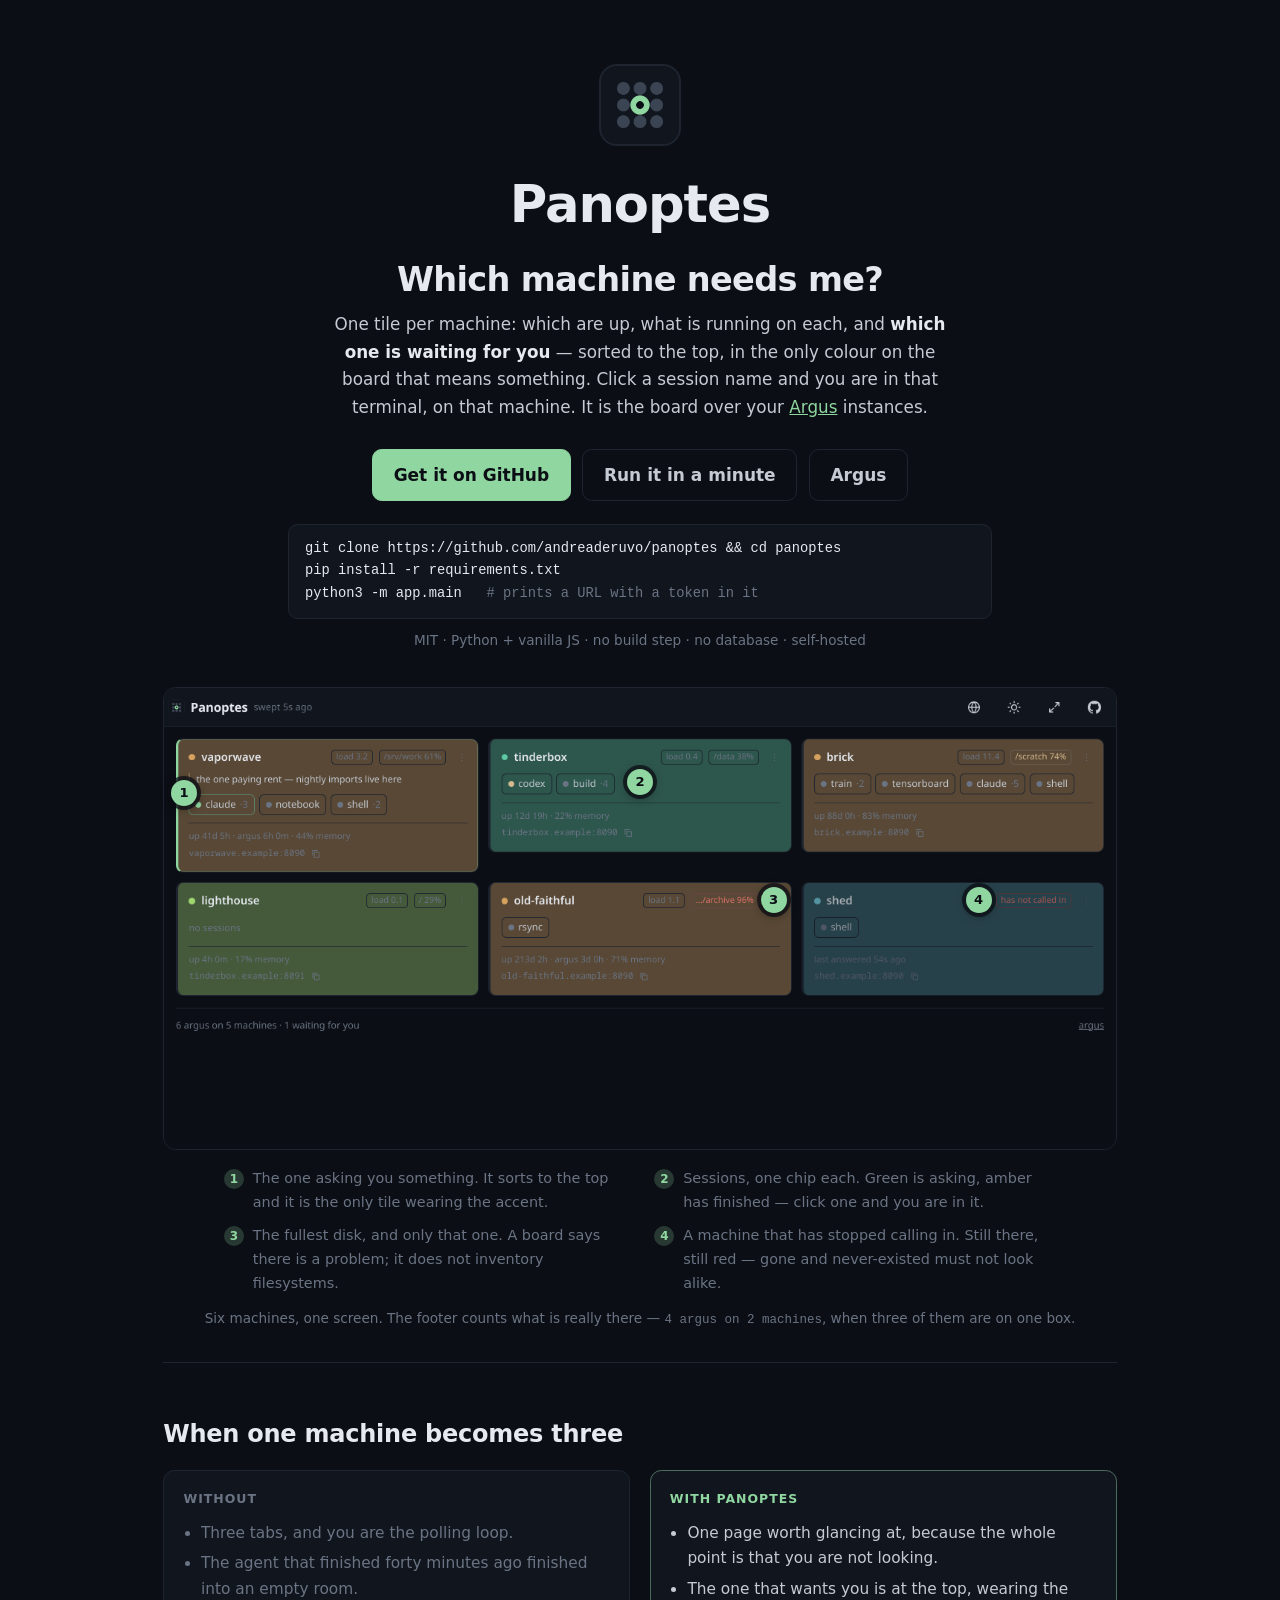
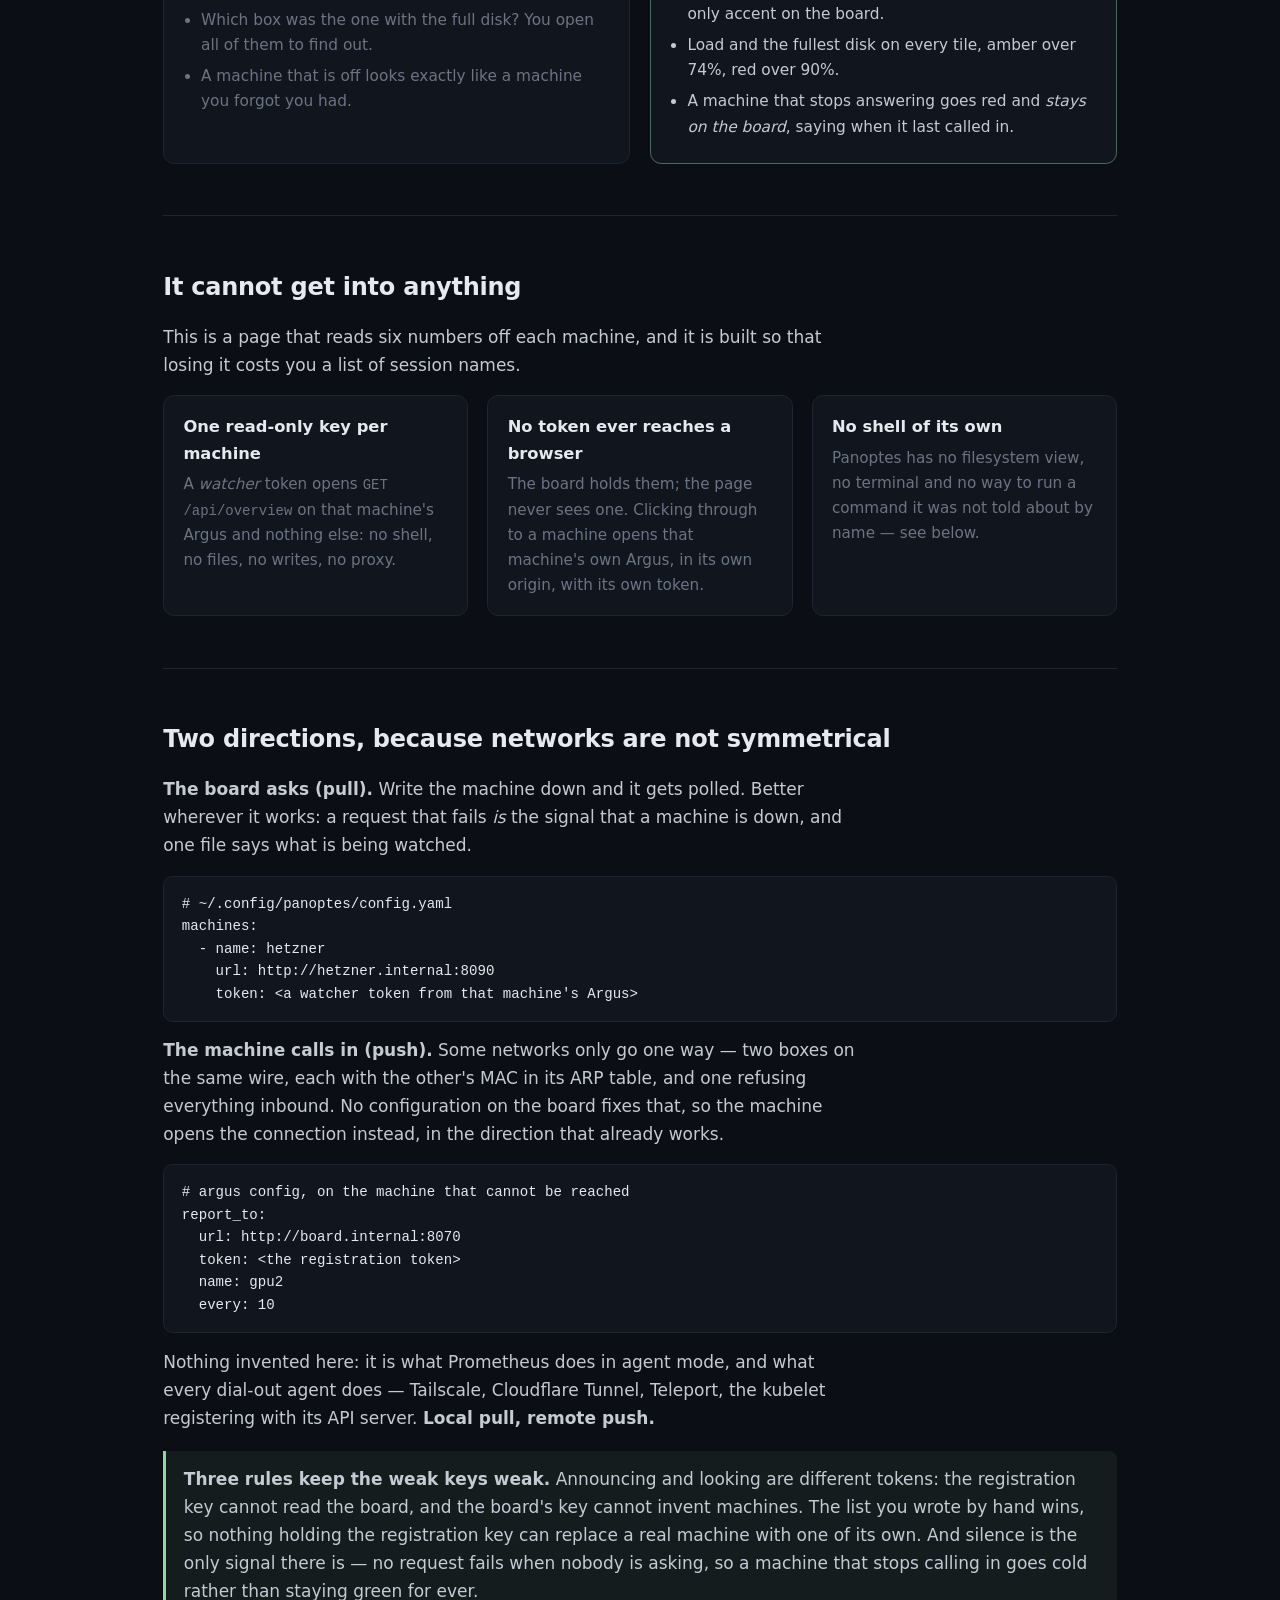
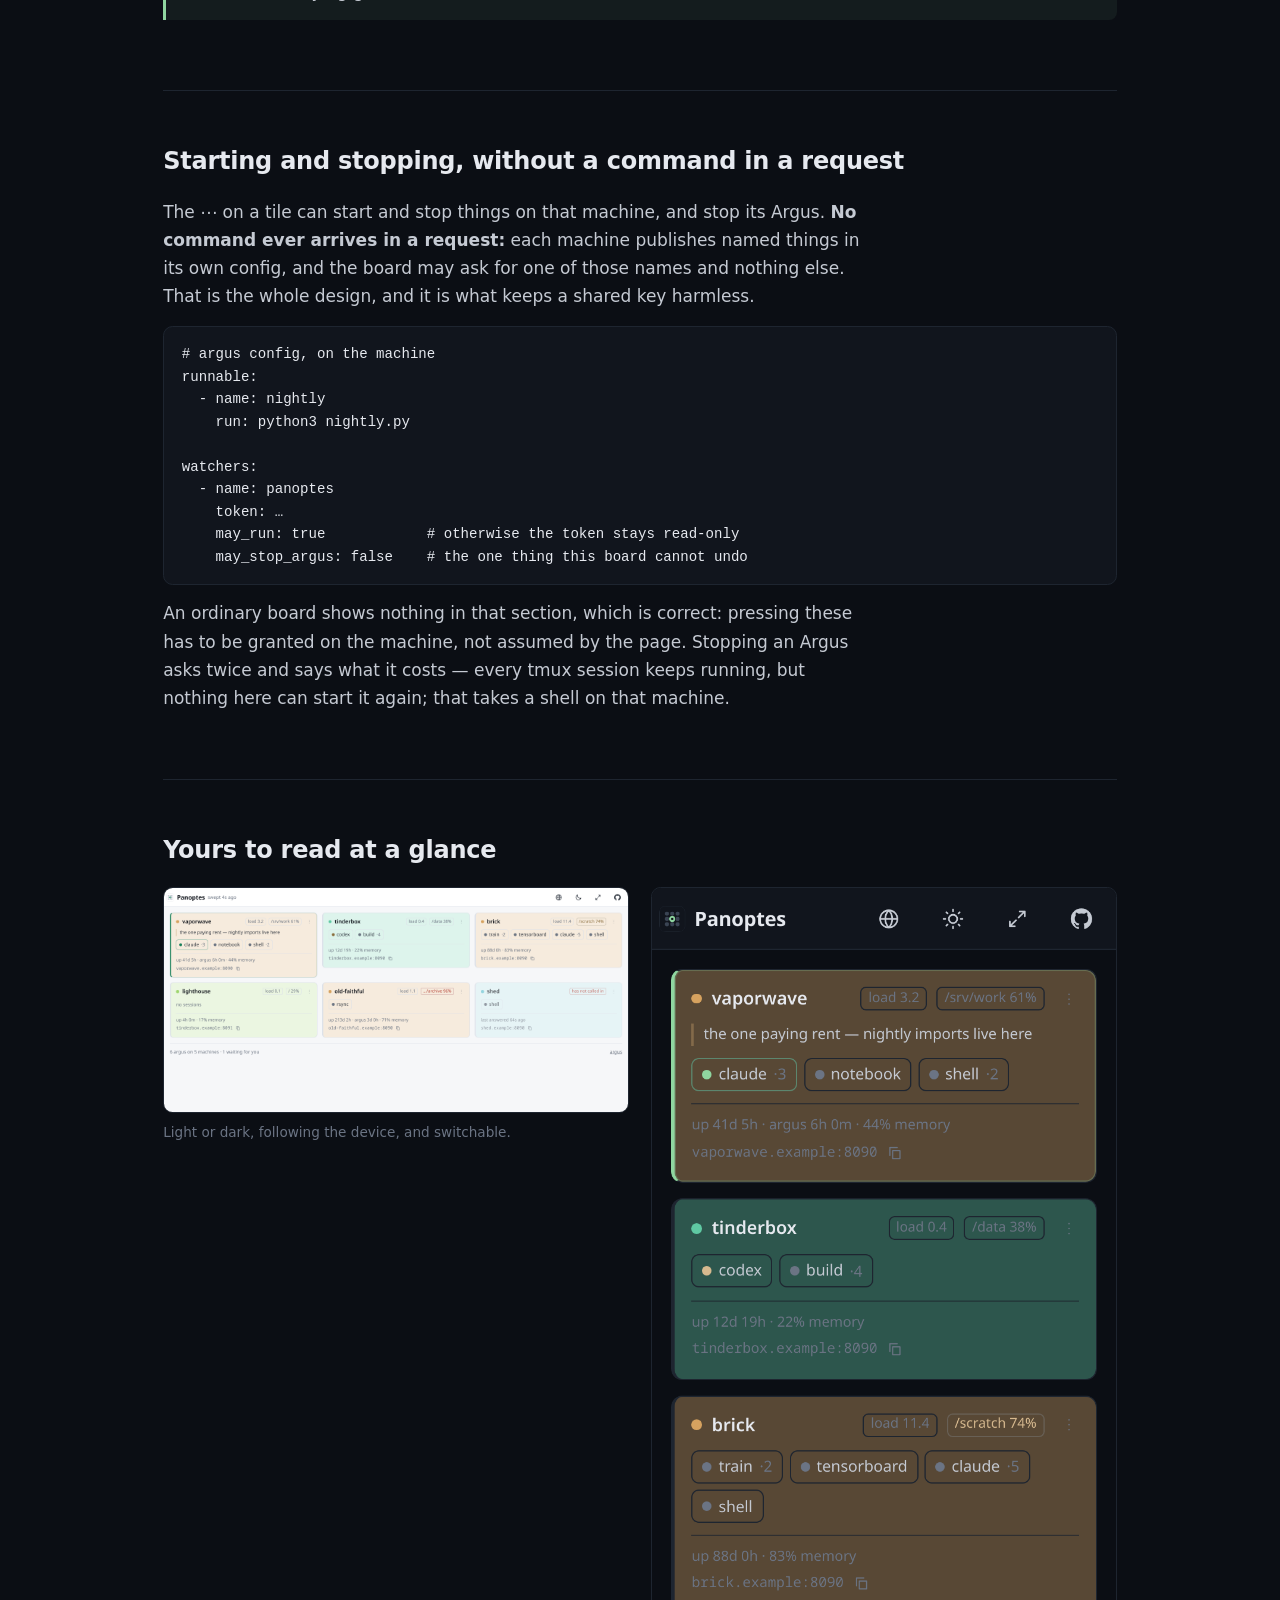
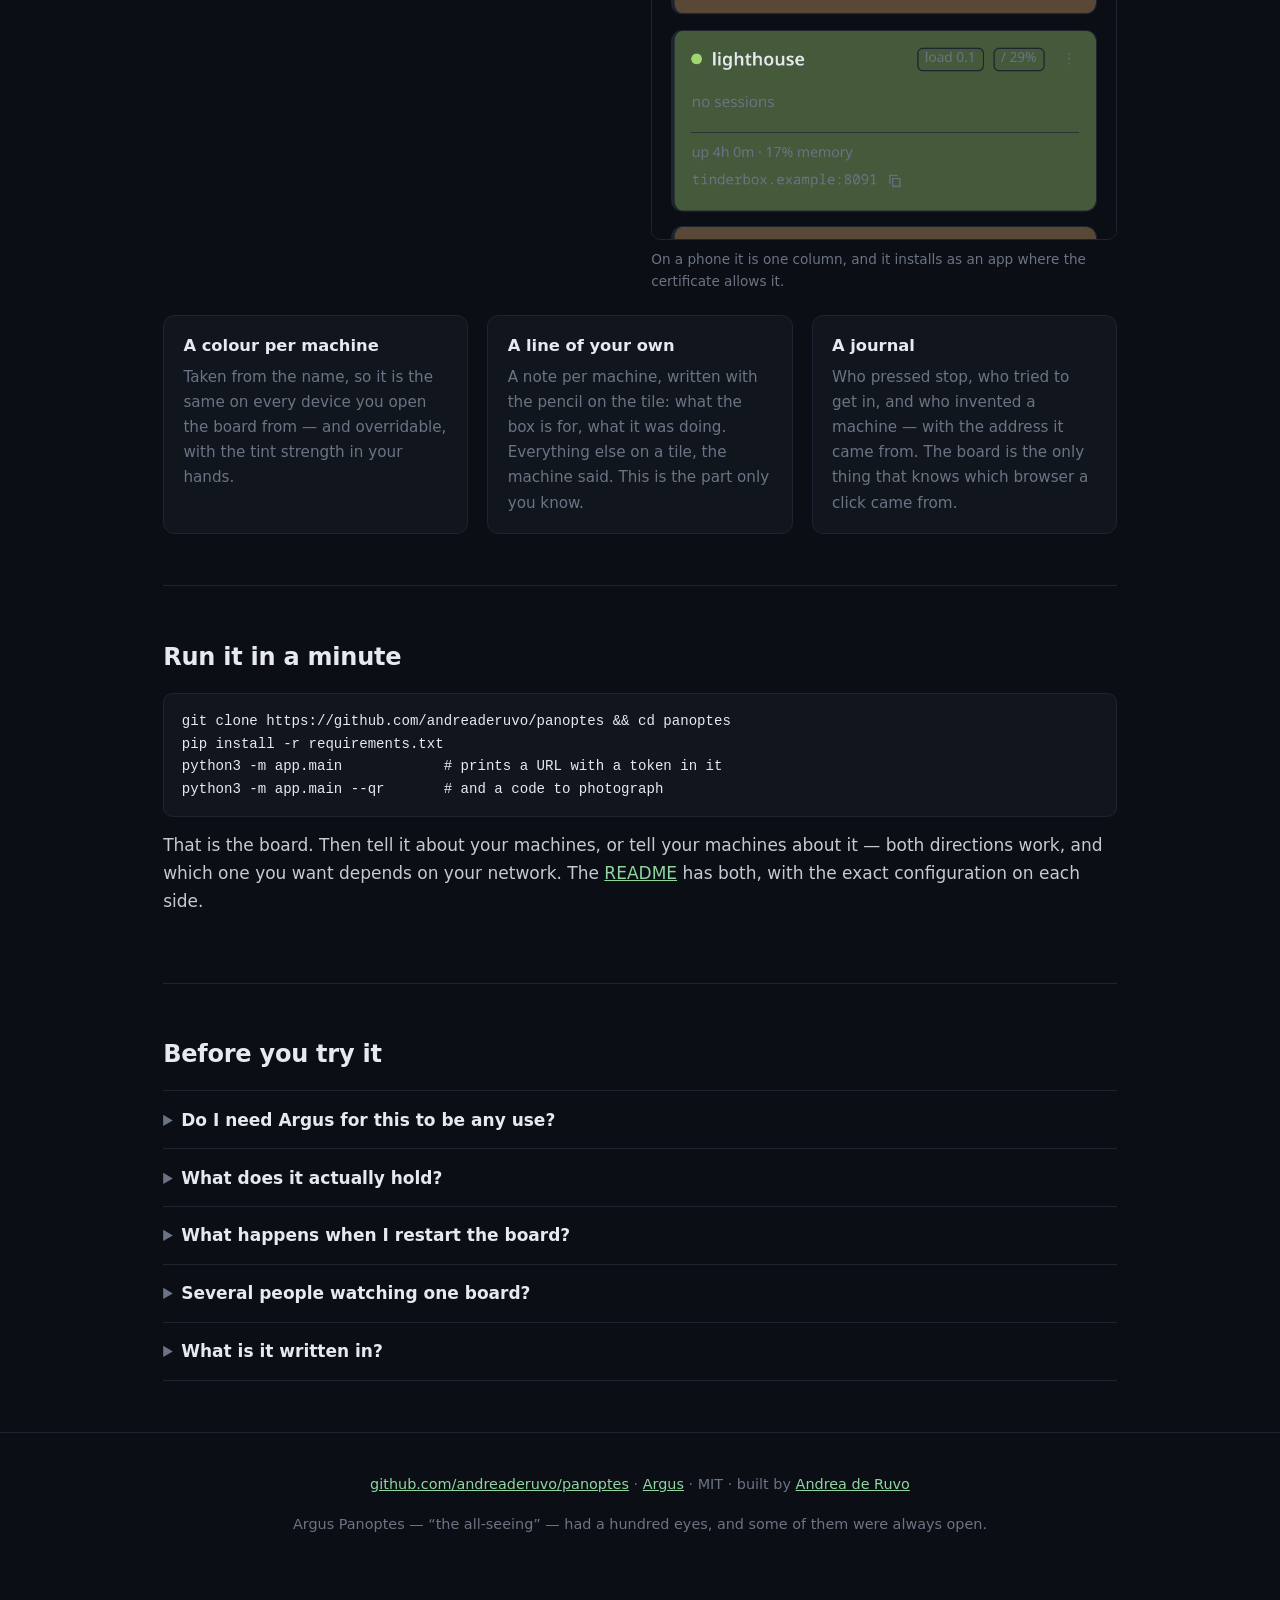
==== docs/index.html @ 949fe96a "A page for people who have not got it yet Panoptes had a README and nothing to send anybody who is n" ====
<!doctype html>
<html lang="en">
<head>
<meta charset="utf-8">
<meta name="viewport" content="width=device-width, initial-scale=1">
<title>Panoptes — one page for every machine you run agents on</title>
<meta name="description" content="One tile per machine: which are up, what is running on each, and which one is waiting for you. A board over your Argus instances. Self-hosted, MIT, no build step.">
<link rel="icon" href="img/mark-192.png">
<link rel="canonical" href="https://andreaderuvo.github.io/panoptes/">

<meta property="og:title" content="Panoptes — which machine needs me?">
<meta property="og:description" content="One page over every machine you run agents on: which are up, what is running on each, and which one is waiting for you.">
<meta property="og:image" content="https://andreaderuvo.github.io/panoptes/img/board.png">
<meta property="og:url" content="https://andreaderuvo.github.io/panoptes/">
<meta name="twitter:card" content="summary_large_image">

<script type="application/ld+json">
{
  "@context": "https://schema.org",
  "@type": "SoftwareApplication",
  "name": "Panoptes",
  "applicationCategory": "DeveloperApplication",
  "operatingSystem": "Linux, macOS",
  "description": "One page for every machine you run agents on: which are up, what is running on each, and which one is waiting for you. A board over your Argus instances.",
  "url": "https://andreaderuvo.github.io/panoptes/",
  "codeRepository": "https://github.com/andreaderuvo/panoptes",
  "license": "https://opensource.org/licenses/MIT",
  "author": { "@type": "Person", "name": "Andrea de Ruvo" },
  "offers": { "@type": "Offer", "price": "0", "priceCurrency": "EUR" },
  "screenshot": "https://andreaderuvo.github.io/panoptes/img/board.png"
}
</script>

<style>
  /* The same page furniture as the Argus one, on purpose: these are two halves of one
     thing, and arriving at the second from the first should not feel like leaving. */
  :root {
    --bg: #0b0e14;
    --panel: #11151d;
    --line: #1e2530;
    --text: #c5cad3;
    --dim: #6b7484;
    --bright: #e6e9ef;
    --accent: #8fd6a0;
    --on-accent: #0b0e14;
    color-scheme: dark;
  }
  * { box-sizing: border-box; }
  body {
    margin: 0;
    background: var(--bg);
    color: var(--text);
    font: 17px/1.65 ui-sans-serif, system-ui, -apple-system, "Segoe UI", sans-serif;
    -webkit-font-smoothing: antialiased;
  }
  .wrap { max-width: 62rem; margin: 0 auto; padding: 0 1.2rem; }
  a { color: var(--accent); }

  header { padding: 4rem 0 2rem; text-align: center; }
  header img.mark { width: 82px; height: 82px; }
  h1 { font-size: clamp(2.1rem, 6.4vw, 3.2rem); margin: .5rem 0 .1rem; color: var(--bright); letter-spacing: -.02em; }
  .tagline {
    font-size: clamp(1.5rem, 4.2vw, 2.1rem); line-height: 1.25; font-weight: 650;
    color: var(--bright); margin: .8rem auto .6rem; max-width: 32rem; letter-spacing: -.02em;
  }
  .sub { color: var(--text); max-width: 40rem; margin: 0 auto; font-size: 1.05rem; }
  .sub strong { color: var(--bright); font-weight: 600; }
  .cta { display: flex; gap: .7rem; justify-content: center; flex-wrap: wrap; margin: 1.7rem 0 .9rem; }
  .btn {
    display: inline-block; padding: .7rem 1.3rem; border-radius: .6rem; text-decoration: none;
    font-weight: 600; border: 1px solid var(--line);
  }
  .btn.primary { background: var(--accent); color: var(--on-accent); border-color: var(--accent); }
  .btn.ghost { color: var(--text); }
  .btn:hover { filter: brightness(1.08); }
  .badges { color: var(--dim); font-size: .85rem; }
  .oneliner {
    display: block; max-width: 44rem; margin: 1.4rem auto .6rem; text-align: left;
    background: var(--panel); border: 1px solid var(--line); border-radius: .6rem;
    padding: .8rem 1rem; overflow-x: auto; white-space: pre;
    font-family: ui-monospace, "SF Mono", Menlo, monospace; font-size: .86rem; color: var(--bright);
  }
  .oneliner .said { color: var(--dim); }

  figure { margin: 2rem 0 0; }
  figure img { width: 100%; border: 1px solid var(--line); border-radius: .8rem; display: block; }
  figcaption { color: var(--dim); font-size: .85rem; text-align: center; margin-top: .7rem; }

  .pinshot { position: relative; margin: 2.2rem 0 0; }
  .pinshot img { width: 100%; display: block; border: 1px solid var(--line); border-radius: .8rem; }
  .pin {
    position: absolute; width: 26px; height: 26px; border-radius: 50%;
    background: var(--accent); color: var(--on-accent);
    font: 700 .82rem/26px ui-sans-serif, system-ui, sans-serif; text-align: center;
    box-shadow: 0 0 0 4px rgb(11 14 20 / .75), 0 2px 10px rgb(0 0 0 / .5);
    transform: translate(-50%, -50%); pointer-events: none;
  }
  .legend {
    list-style: none; padding: 0; margin: 1.1rem auto 0; max-width: 52rem;
    display: grid; gap: .6rem 1.8rem; grid-template-columns: repeat(auto-fit, minmax(20rem, 1fr));
    color: var(--dim); font-size: .9rem; text-align: left;
  }
  .legend li { display: flex; gap: .55rem; align-items: baseline; }
  .legend b {
    flex: none; width: 20px; height: 20px; border-radius: 50%;
    background: color-mix(in srgb, var(--accent) 22%, transparent); color: var(--accent);
    font: 700 .75rem/20px ui-sans-serif, system-ui, sans-serif; text-align: center;
  }
  @media (max-width: 40rem) { .pin { display: none; } }

  section { padding: 3.2rem 0; border-top: 1px solid var(--line); }
  h2 { color: var(--bright); font-size: 1.5rem; margin: 0 0 1rem; letter-spacing: -.01em; }
  h3 { color: var(--bright); font-size: 1.02rem; margin: 0 0 .3rem; }
  p { margin: 0 0 1rem; }
  .lead { max-width: 44rem; }
  .grid { display: grid; gap: 1.2rem; grid-template-columns: repeat(auto-fit, minmax(15rem, 1fr)); }
  .card { background: var(--panel); border: 1px solid var(--line); border-radius: .7rem; padding: 1.1rem 1.2rem; }
  .card p { margin: 0; color: var(--dim); font-size: .95rem; }

  .cols { display: grid; gap: 1.2rem; grid-template-columns: repeat(auto-fit, minmax(19rem, 1fr)); }
  .cols .card h3 { font-size: .78rem; letter-spacing: .08em; text-transform: uppercase; color: var(--dim); margin-bottom: .7rem; }
  .cols .card.after { border-color: color-mix(in srgb, var(--accent) 40%, var(--line)); }
  .cols .card.after h3 { color: var(--accent); }
  .cols ul { margin: 0; padding-left: 1.1rem; color: var(--dim); font-size: .96rem; }
  .cols li { margin: .35rem 0; }
  .cols .card.after li { color: var(--text); }

  .shots { display: grid; gap: 1.4rem; grid-template-columns: repeat(auto-fit, minmax(min(100%, 24rem), 1fr)); align-items: start; }
  .shots img { width: 100%; border: 1px solid var(--line); border-radius: .6rem; display: block; }
  .shots p { color: var(--dim); font-size: .85rem; margin: .5rem 0 0; }

  pre {
    background: var(--panel); border: 1px solid var(--line); border-radius: .6rem;
    padding: 1rem 1.1rem; overflow-x: auto; font-size: .88rem; line-height: 1.6;
    font-family: ui-monospace, "SF Mono", Menlo, monospace; color: var(--bright);
  }
  code { font-family: ui-monospace, "SF Mono", Menlo, monospace; font-size: .92em; }
  .note {
    border-left: 3px solid var(--accent); background: color-mix(in srgb, var(--accent) 7%, transparent);
    padding: .9rem 1.1rem; border-radius: 0 .5rem .5rem 0; margin: 1.2rem 0;
  }
  footer { padding: 2.5rem 0 4rem; color: var(--dim); font-size: .9rem; text-align: center; border-top: 1px solid var(--line); }

  details.ask { border-top: 1px solid var(--line); padding: .9rem 0; }
  details.ask:last-of-type { border-bottom: 1px solid var(--line); }
  details.ask summary { cursor: pointer; color: var(--bright); font-weight: 600; }
  details.ask summary::marker { color: var(--dim); }
  details.ask p { margin: .7rem 0 0; color: var(--dim); font-size: .96rem; max-width: 44rem; }

  img.shot { cursor: zoom-in; }
  #lightbox[hidden] { display: none; }
  #lightbox {
    position: fixed; inset: 0; z-index: 90;
    display: flex; align-items: center; justify-content: center;
    background: rgb(0 0 0 / .88); padding: 2.5rem 1rem 4rem;
  }
  #lightbox img {
    max-width: 100%; max-height: 100%; object-fit: contain;
    border-radius: .4rem; box-shadow: 0 20px 60px rgb(0 0 0 / .6);
  }
  #lightbox .shut, #lightbox .step {
    position: absolute; border: 0; background: rgb(255 255 255 / .08); color: #fff;
    width: 44px; height: 44px; border-radius: 50%; font-size: 1.4rem; line-height: 1; cursor: pointer;
  }
  #lightbox .shut { top: 1rem; right: 1rem; }
  #lightbox .step { top: 50%; transform: translateY(-50%); }
  #lightbox .prev { left: 1rem; }
  #lightbox .next { right: 1rem; }
  #lightbox .shut:hover, #lightbox .step:hover { background: rgb(255 255 255 / .18); }
  #lightbox .said {
    position: absolute; left: 0; right: 0; bottom: 1rem; text-align: center;
    color: rgb(255 255 255 / .75); font-size: .9rem; padding: 0 4rem;
  }
  @media (max-width: 34rem) { #lightbox .step { display: none; } #lightbox .said { padding: 0 1rem; } }
</style>
</head>
<body>

<div class="wrap">
  <header>
    <img class="mark" src="img/mark.png" alt="">
    <h1>Panoptes</h1>
    <p class="tagline">Which machine needs me?</p>
    <p class="sub">One tile per machine: which are up, what is running on each, and
      <strong>which one is waiting for you</strong> — sorted to the top, in the only colour
      on the board that means something. Click a session name and you are in that terminal,
      on that machine. It is the board over your
      <a href="https://github.com/andreaderuvo/argus">Argus</a> instances.</p>
    <div class="cta">
      <a class="btn primary" href="https://github.com/andreaderuvo/panoptes">Get it on GitHub</a>
      <a class="btn ghost" href="#start">Run it in a minute</a>
      <a class="btn ghost" href="https://andreaderuvo.github.io/argus/">Argus</a>
    </div>

    <code class="oneliner">git clone https://github.com/andreaderuvo/panoptes &amp;&amp; cd panoptes
pip install -r requirements.txt
python3 -m app.main   <span class="said"># prints a URL with a token in it</span></code>
    <p class="badges">MIT · Python + vanilla JS · no build step · no database · self-hosted</p>

    <div class="pinshot">
      <img class="shot" src="img/board.png" alt="Six machines on one board: five working, one out of disk, one that has stopped calling in, and one asking for you.">
      <span class="pin" style="left:2.2%;  top:23%">1</span>
      <span class="pin" style="left:50%;   top:20.7%">2</span>
      <span class="pin" style="left:64%;   top:46%">3</span>
      <span class="pin" style="left:85.5%; top:46%">4</span>
    </div>
    <ol class="legend">
      <li><b>1</b><span>The one asking you something. It sorts to the top and it is the only tile wearing the accent.</span></li>
      <li><b>2</b><span>Sessions, one chip each. Green is asking, amber has finished — click one and you are in it.</span></li>
      <li><b>3</b><span>The fullest disk, and only that one. A board says there is a problem; it does not inventory filesystems.</span></li>
      <li><b>4</b><span>A machine that has stopped calling in. Still there, still red — gone and never-existed must not look alike.</span></li>
    </ol>
    <figcaption>Six machines, one screen. The footer counts what is really there —
      <code>4 argus on 2 machines</code>, when three of them are on one box.</figcaption>
  </header>

  <section>
    <h2>When one machine becomes three</h2>
    <div class="cols">
      <div class="card">
        <h3>Without</h3>
        <ul>
          <li>Three tabs, and you are the polling loop.</li>
          <li>The agent that finished forty minutes ago finished into an empty room.</li>
          <li>Which box was the one with the full disk? You open all of them to find out.</li>
          <li>A machine that is off looks exactly like a machine you forgot you had.</li>
        </ul>
      </div>
      <div class="card after">
        <h3>With Panoptes</h3>
        <ul>
          <li>One page worth glancing at, because the whole point is that you are not looking.</li>
          <li>The one that wants you is at the top, wearing the only accent on the board.</li>
          <li>Load and the fullest disk on every tile, amber over 74%, red over 90%.</li>
          <li>A machine that stops answering goes red and <em>stays on the board</em>, saying when it last called in.</li>
        </ul>
      </div>
    </div>
  </section>

  <section>
    <h2>It cannot get into anything</h2>
    <p class="lead">This is a page that reads six numbers off each machine, and it is built
      so that losing it costs you a list of session names.</p>
    <div class="grid">
      <div class="card">
        <h3>One read-only key per machine</h3>
        <p>A <em>watcher</em> token opens <code>GET /api/overview</code> on that machine's
          Argus and nothing else: no shell, no files, no writes, no proxy.</p>
      </div>
      <div class="card">
        <h3>No token ever reaches a browser</h3>
        <p>The board holds them; the page never sees one. Clicking through to a machine
          opens that machine's own Argus, in its own origin, with its own token.</p>
      </div>
      <div class="card">
        <h3>No shell of its own</h3>
        <p>Panoptes has no filesystem view, no terminal and no way to run a command it was
          not told about by name — see below.</p>
      </div>
    </div>
  </section>

  <section>
    <h2>Two directions, because networks are not symmetrical</h2>
    <p class="lead"><strong>The board asks (pull).</strong> Write the machine down and it
      gets polled. Better wherever it works: a request that fails <em>is</em> the signal
      that a machine is down, and one file says what is being watched.</p>
<pre># ~/.config/panoptes/config.yaml
machines:
  - name: hetzner
    url: http://hetzner.internal:8090
    token: &lt;a watcher token from that machine's Argus&gt;</pre>

    <p class="lead"><strong>The machine calls in (push).</strong> Some networks only go one
      way — two boxes on the same wire, each with the other's MAC in its ARP table, and one
      refusing everything inbound. No configuration on the board fixes that, so the machine
      opens the connection instead, in the direction that already works.</p>
<pre># argus config, on the machine that cannot be reached
report_to:
  url: http://board.internal:8070
  token: &lt;the registration token&gt;
  name: gpu2
  every: 10</pre>
    <p class="lead">Nothing invented here: it is what Prometheus does in agent mode, and
      what every dial-out agent does — Tailscale, Cloudflare Tunnel, Teleport, the kubelet
      registering with its API server. <strong>Local pull, remote push.</strong></p>

    <div class="note">
      <strong>Three rules keep the weak keys weak.</strong> Announcing and looking are
      different tokens: the registration key cannot read the board, and the board's key
      cannot invent machines. The list you wrote by hand wins, so nothing holding the
      registration key can replace a real machine with one of its own. And silence is the
      only signal there is — no request fails when nobody is asking, so a machine that
      stops calling in goes cold rather than staying green for ever.
    </div>
  </section>

  <section>
    <h2>Starting and stopping, without a command in a request</h2>
    <p class="lead">The ⋯ on a tile can start and stop things on that machine, and stop its
      Argus. <strong>No command ever arrives in a request:</strong> each machine publishes
      named things in its own config, and the board may ask for one of those names and
      nothing else. That is the whole design, and it is what keeps a shared key harmless.</p>
<pre># argus config, on the machine
runnable:
  - name: nightly
    run: python3 nightly.py

watchers:
  - name: panoptes
    token: …
    may_run: true            # otherwise the token stays read-only
    may_stop_argus: false    # the one thing this board cannot undo</pre>
    <p class="lead">An ordinary board shows nothing in that section, which is correct:
      pressing these has to be granted on the machine, not assumed by the page. Stopping an
      Argus asks twice and says what it costs — every tmux session keeps running, but
      nothing here can start it again; that takes a shell on that machine.</p>
  </section>

  <section>
    <h2>Yours to read at a glance</h2>
    <div class="shots">
      <div>
        <img class="shot" src="img/board-light.png" alt="The same board in the light theme.">
        <p>Light or dark, following the device, and switchable.</p>
      </div>
      <div>
        <img class="shot" src="img/board-phone.png" alt="The same board on a phone.">
        <p>On a phone it is one column, and it installs as an app where the certificate
          allows it.</p>
      </div>
    </div>
    <div class="grid" style="margin-top:1.4rem">
      <div class="card">
        <h3>A colour per machine</h3>
        <p>Taken from the name, so it is the same on every device you open the board from —
          and overridable, with the tint strength in your hands.</p>
      </div>
      <div class="card">
        <h3>A line of your own</h3>
        <p>A note per machine, written with the pencil on the tile: what the box is for,
          what it was doing. Everything else on a tile, the machine said. This is the part
          only you know.</p>
      </div>
      <div class="card">
        <h3>A journal</h3>
        <p>Who pressed stop, who tried to get in, and who invented a machine — with the
          address it came from. The board is the only thing that knows which browser a
          click came from.</p>
      </div>
    </div>
  </section>

  <section id="start">
    <h2>Run it in a minute</h2>
<pre>git clone https://github.com/andreaderuvo/panoptes &amp;&amp; cd panoptes
pip install -r requirements.txt
python3 -m app.main            # prints a URL with a token in it
python3 -m app.main --qr       # and a code to photograph</pre>
    <p>That is the board. Then tell it about your machines, or tell your machines about it —
      both directions work, and which one you want depends on your network. The
      <a href="https://github.com/andreaderuvo/panoptes#how-a-machine-gets-onto-the-board">README</a>
      has both, with the exact configuration on each side.</p>
  </section>

  <section>
    <h2>Before you try it</h2>

    <details class="ask">
      <summary>Do I need Argus for this to be any use?</summary>
      <p>Yes — Panoptes reads each machine's Argus and links back into it. It is the second
        half of the same idea: <a href="https://andreaderuvo.github.io/argus/">Argus</a> is
        one machine in a browser tab, this is every machine on one page.</p>
    </details>

    <details class="ask">
      <summary>What does it actually hold?</summary>
      <p>Per machine: a name, a URL, a read-only watcher token, an optional colour and your
        own note. Per sweep: hostname, uptime, load, memory, the fullest disk and the
        session names with which of them is ringing. No file, no path, no command.</p>
    </details>

    <details class="ask">
      <summary>What happens when I restart the board?</summary>
      <p>The machines that announced themselves are still there. They used to be forgotten,
        which meant a machine you had stopped did not go red — it <em>vanished</em>, and for
        the one question this exists to answer that is the worst possible answer. Forgetting
        one is now something you do on purpose.</p>
    </details>

    <details class="ask">
      <summary>Several people watching one board?</summary>
      <p>It works, and the journal is why it is worth mentioning: the machine records that
        "panoptes" pressed stop, which is true and not enough. The board is the only thing
        that knows which browser the click came from.</p>
    </details>

    <details class="ask">
      <summary>What is it written in?</summary>
      <p>Python on the server, vanilla JavaScript in the browser. No build step, no bundler,
        no database — a file for the config, one for the machines that announced themselves
        and one for the journal.</p>
    </details>
  </section>
</div>

<footer>
  <p><a href="https://github.com/andreaderuvo/panoptes">github.com/andreaderuvo/panoptes</a> ·
    <a href="https://andreaderuvo.github.io/argus/">Argus</a> · MIT ·
    built by <a href="https://github.com/andreaderuvo">Andrea de Ruvo</a></p>
  <p>Argus Panoptes — “the all-seeing” — had a hundred eyes, and some of them were always open.</p>
</footer>

<div id="lightbox" hidden aria-modal="true" role="dialog">
  <button class="shut" type="button" aria-label="Close">&times;</button>
  <button class="step prev" type="button" aria-label="Previous">&lsaquo;</button>
  <img alt="">
  <button class="step next" type="button" aria-label="Next">&rsaquo;</button>
  <p class="said"></p>
</div>

<script>
/* The same forty-line lightbox as the Argus page: a screenshot shrunk into a column is a
   picture of nothing, and this page has no build step to hang a dependency off. */
(function () {
  var box = document.getElementById('lightbox');
  if (!box) return;
  var view = box.querySelector('img');
  var said = box.querySelector('.said');
  var shots = [].slice.call(document.querySelectorAll('img.shot'));
  var at = 0;

  function show(i) {
    at = (i + shots.length) % shots.length;
    var one = shots[at];
    view.src = one.currentSrc || one.src;
    view.alt = one.alt || '';
    var fig = one.closest('figure');
    said.textContent = (fig && fig.querySelector('figcaption') ? fig.querySelector('figcaption').textContent : one.alt) || '';
    box.hidden = false;
    document.body.style.overflow = 'hidden';
    box.querySelector('.shut').focus();
  }
  function shut() {
    box.hidden = true;
    view.removeAttribute('src');
    document.body.style.overflow = '';
    if (shots[at]) shots[at].focus();
  }

  shots.forEach(function (one, i) {
    one.tabIndex = 0;
    one.addEventListener('click', function () { show(i); });
    one.addEventListener('keydown', function (e) {
      if (e.key === 'Enter' || e.key === ' ') { e.preventDefault(); show(i); }
    });
  });

  box.querySelector('.shut').addEventListener('click', shut);
  box.querySelector('.prev').addEventListener('click', function () { show(at - 1); });
  box.querySelector('.next').addEventListener('click', function () { show(at + 1); });
  box.addEventListener('click', function (e) { if (e.target === box) shut(); });
  document.addEventListener('keydown', function (e) {
    if (box.hidden) return;
    if (e.key === 'Escape') shut();
    if (e.key === 'ArrowLeft') show(at - 1);
    if (e.key === 'ArrowRight') show(at + 1);
  });

  var from = null;
  box.addEventListener('touchstart', function (e) { from = e.touches[0].clientX; }, { passive: true });
  box.addEventListener('touchend', function (e) {
    if (from === null) return;
    var moved = e.changedTouches[0].clientX - from;
    from = null;
    if (Math.abs(moved) > 50) show(at + (moved < 0 ? 1 : -1));
  });
}());
</script>

</body>
</html>
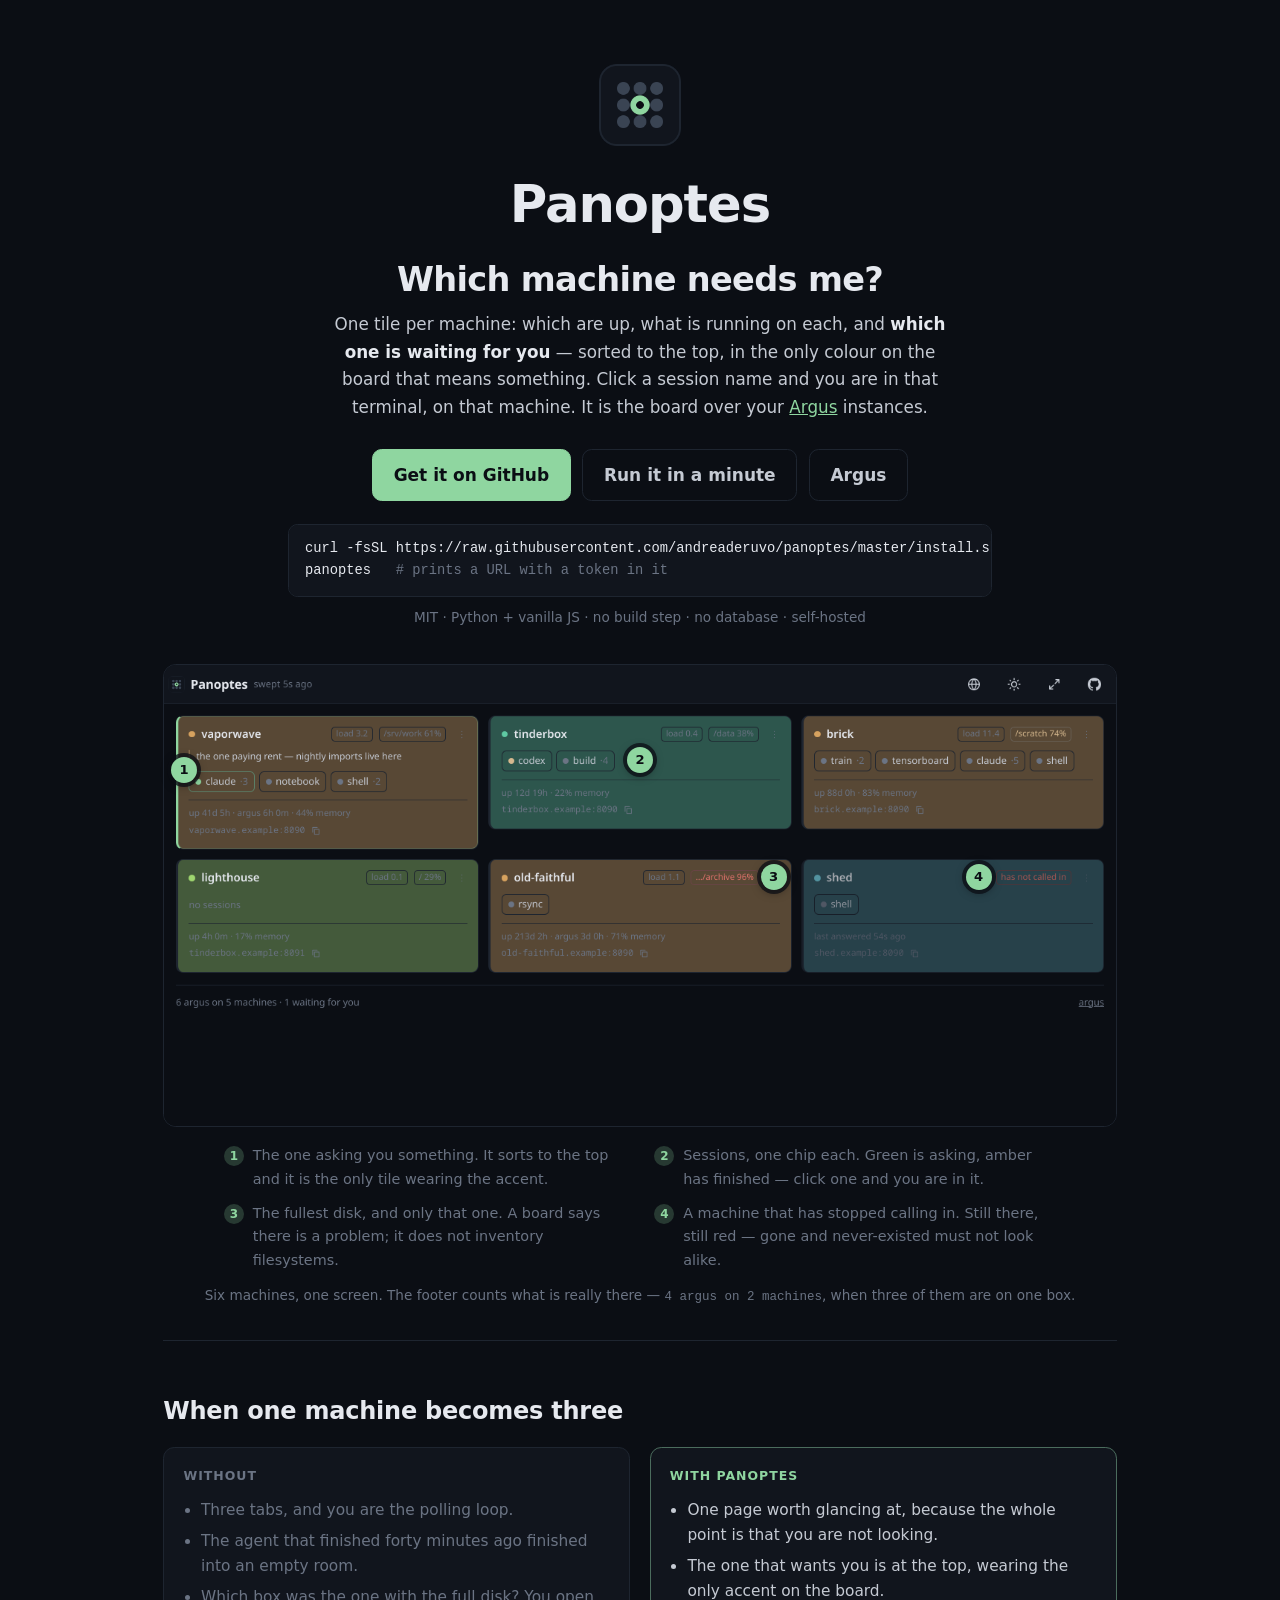
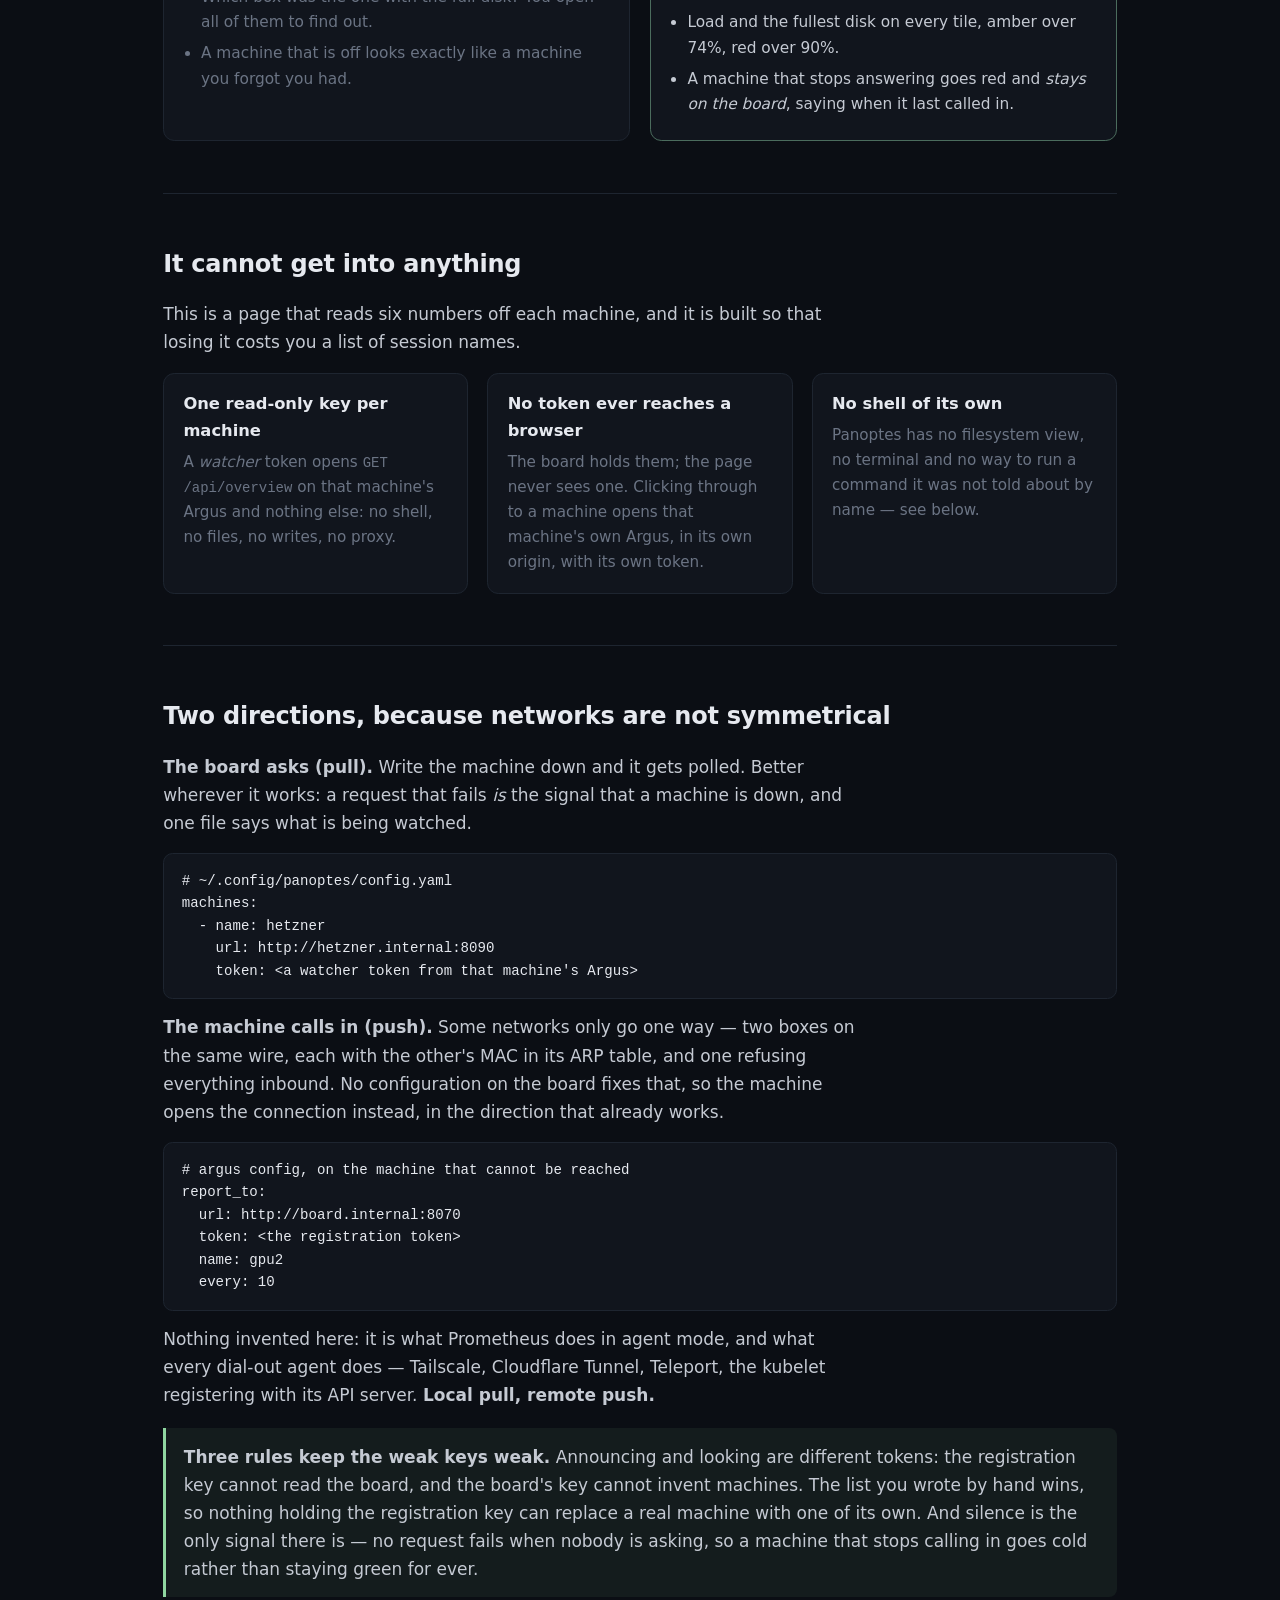
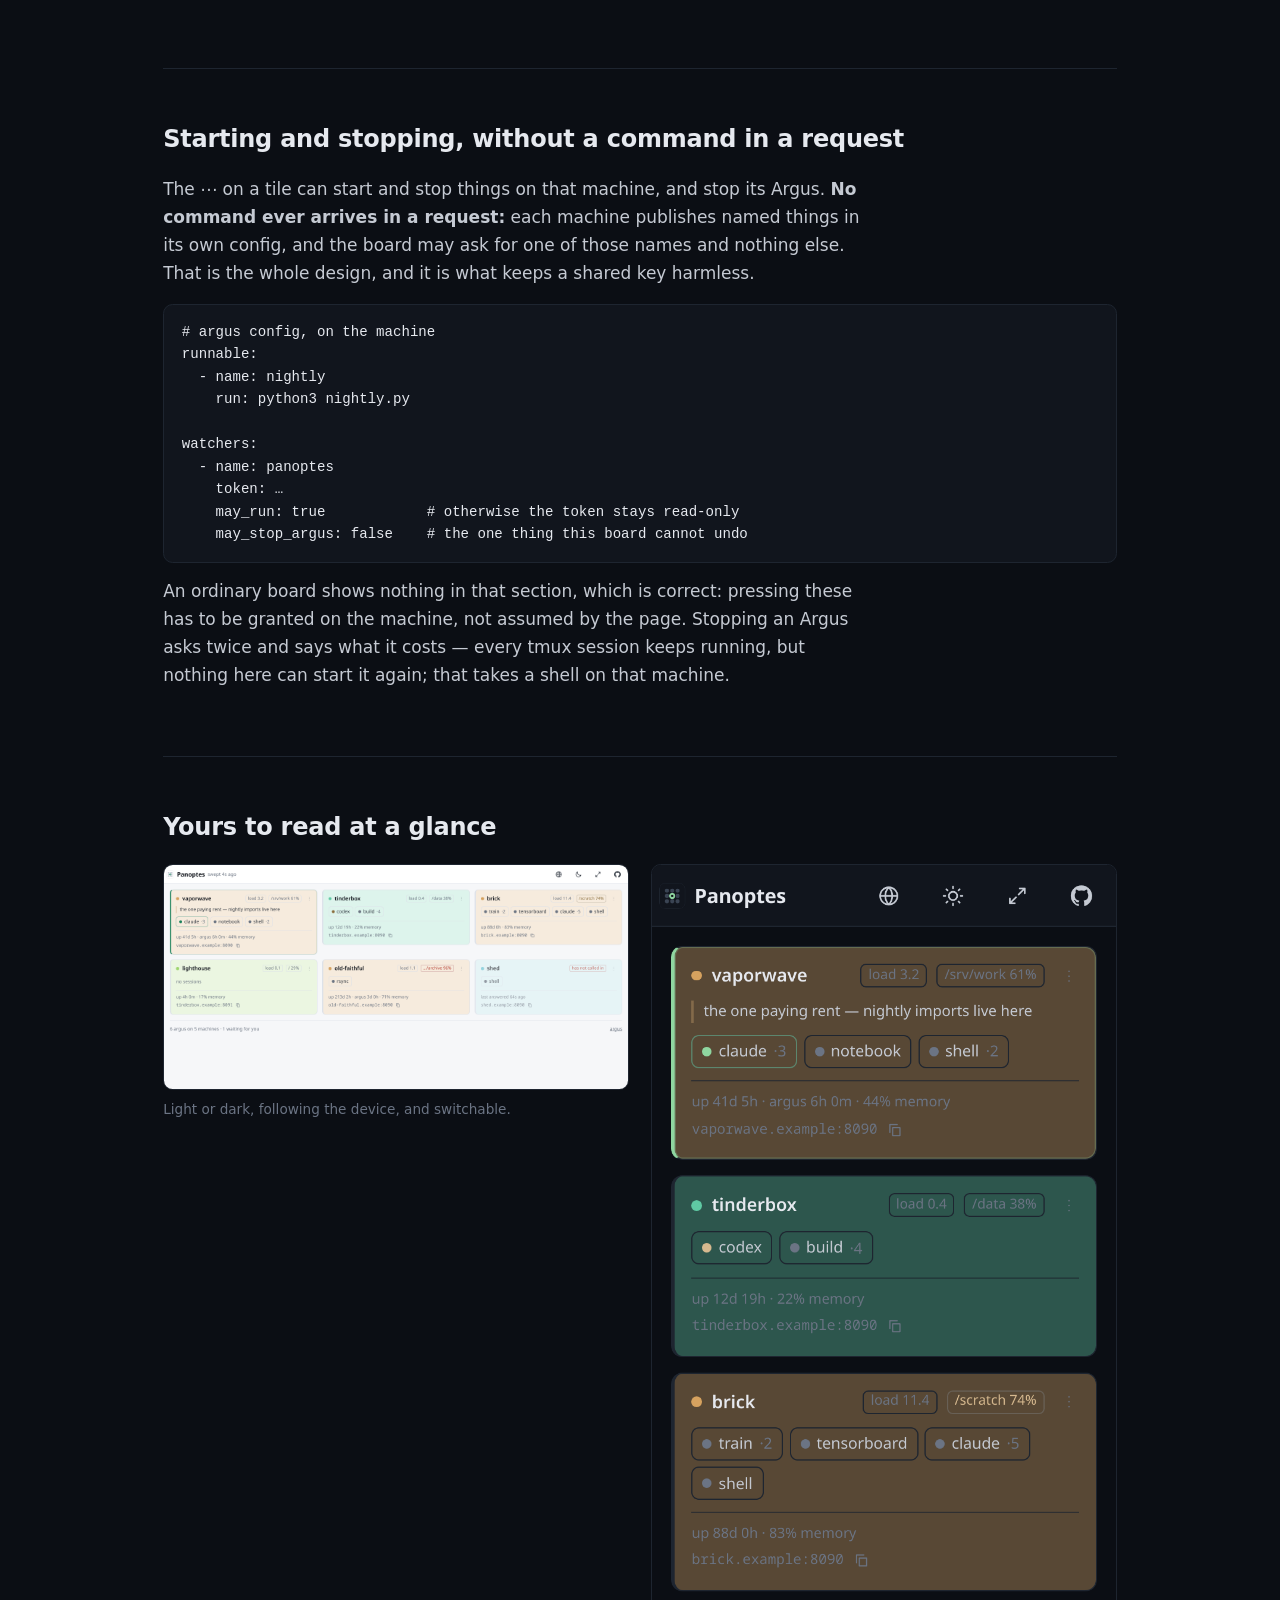
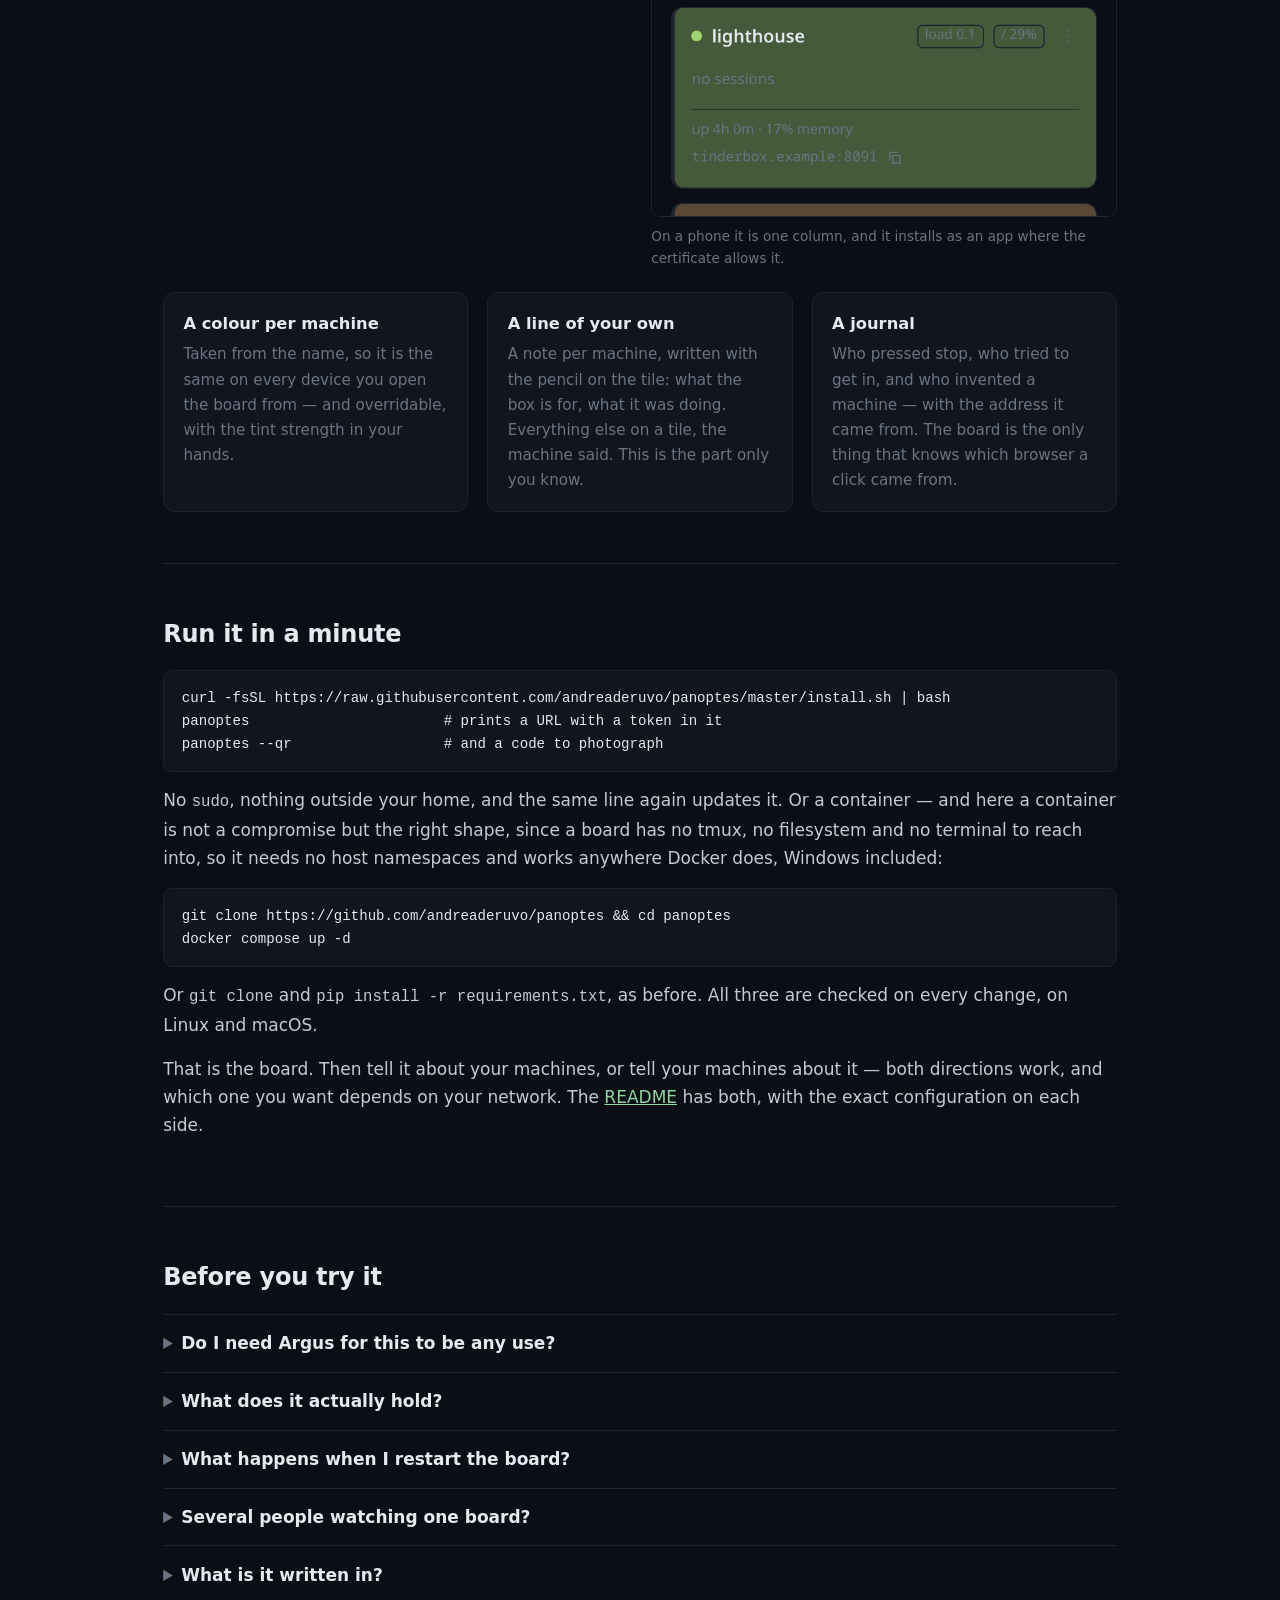
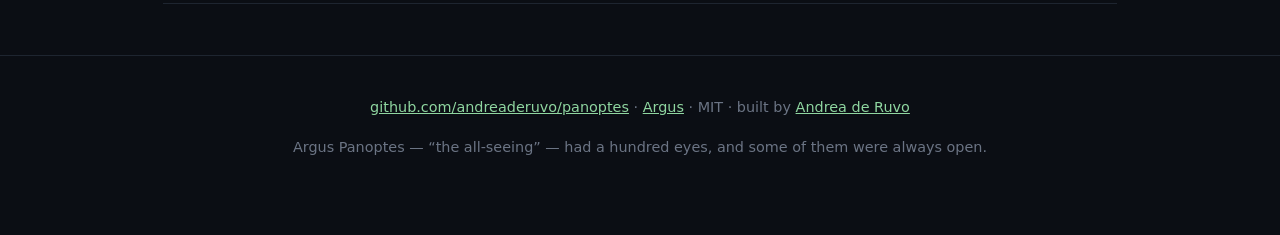
==== commit 26214a18: "The page offers the one-line install and the container Co-Authored-By: Claude Opus 5 (1M context) <n" ====
--- a/docs/index.html
+++ b/docs/index.html
@@ -192,9 +192,8 @@
       <a class="btn ghost" href="https://andreaderuvo.github.io/argus/">Argus</a>
     </div>
 
-    <code class="oneliner">git clone https://github.com/andreaderuvo/panoptes &amp;&amp; cd panoptes
-pip install -r requirements.txt
-python3 -m app.main   <span class="said"># prints a URL with a token in it</span></code>
+    <code class="oneliner">curl -fsSL https://raw.githubusercontent.com/andreaderuvo/panoptes/master/install.sh | bash
+panoptes   <span class="said"># prints a URL with a token in it</span></code>
     <p class="badges">MIT · Python + vanilla JS · no build step · no database · self-hosted</p>
 
     <div class="pinshot">
@@ -354,10 +353,17 @@
 
   <section id="start">
     <h2>Run it in a minute</h2>
+<pre>curl -fsSL https://raw.githubusercontent.com/andreaderuvo/panoptes/master/install.sh | bash
+panoptes                       # prints a URL with a token in it
+panoptes --qr                  # and a code to photograph</pre>
+    <p>No <code>sudo</code>, nothing outside your home, and the same line again updates it. Or a
+      container — and here a container is not a compromise but the right shape, since a board has
+      no tmux, no filesystem and no terminal to reach into, so it needs no host namespaces and
+      works anywhere Docker does, Windows included:</p>
 <pre>git clone https://github.com/andreaderuvo/panoptes &amp;&amp; cd panoptes
-pip install -r requirements.txt
-python3 -m app.main            # prints a URL with a token in it
-python3 -m app.main --qr       # and a code to photograph</pre>
+docker compose up -d</pre>
+    <p>Or <code>git clone</code> and <code>pip install -r requirements.txt</code>, as before. All
+      three are checked on every change, on Linux and macOS.</p>
     <p>That is the board. Then tell it about your machines, or tell your machines about it —
       both directions work, and which one you want depends on your network. The
       <a href="https://github.com/andreaderuvo/panoptes#how-a-machine-gets-onto-the-board">README</a>
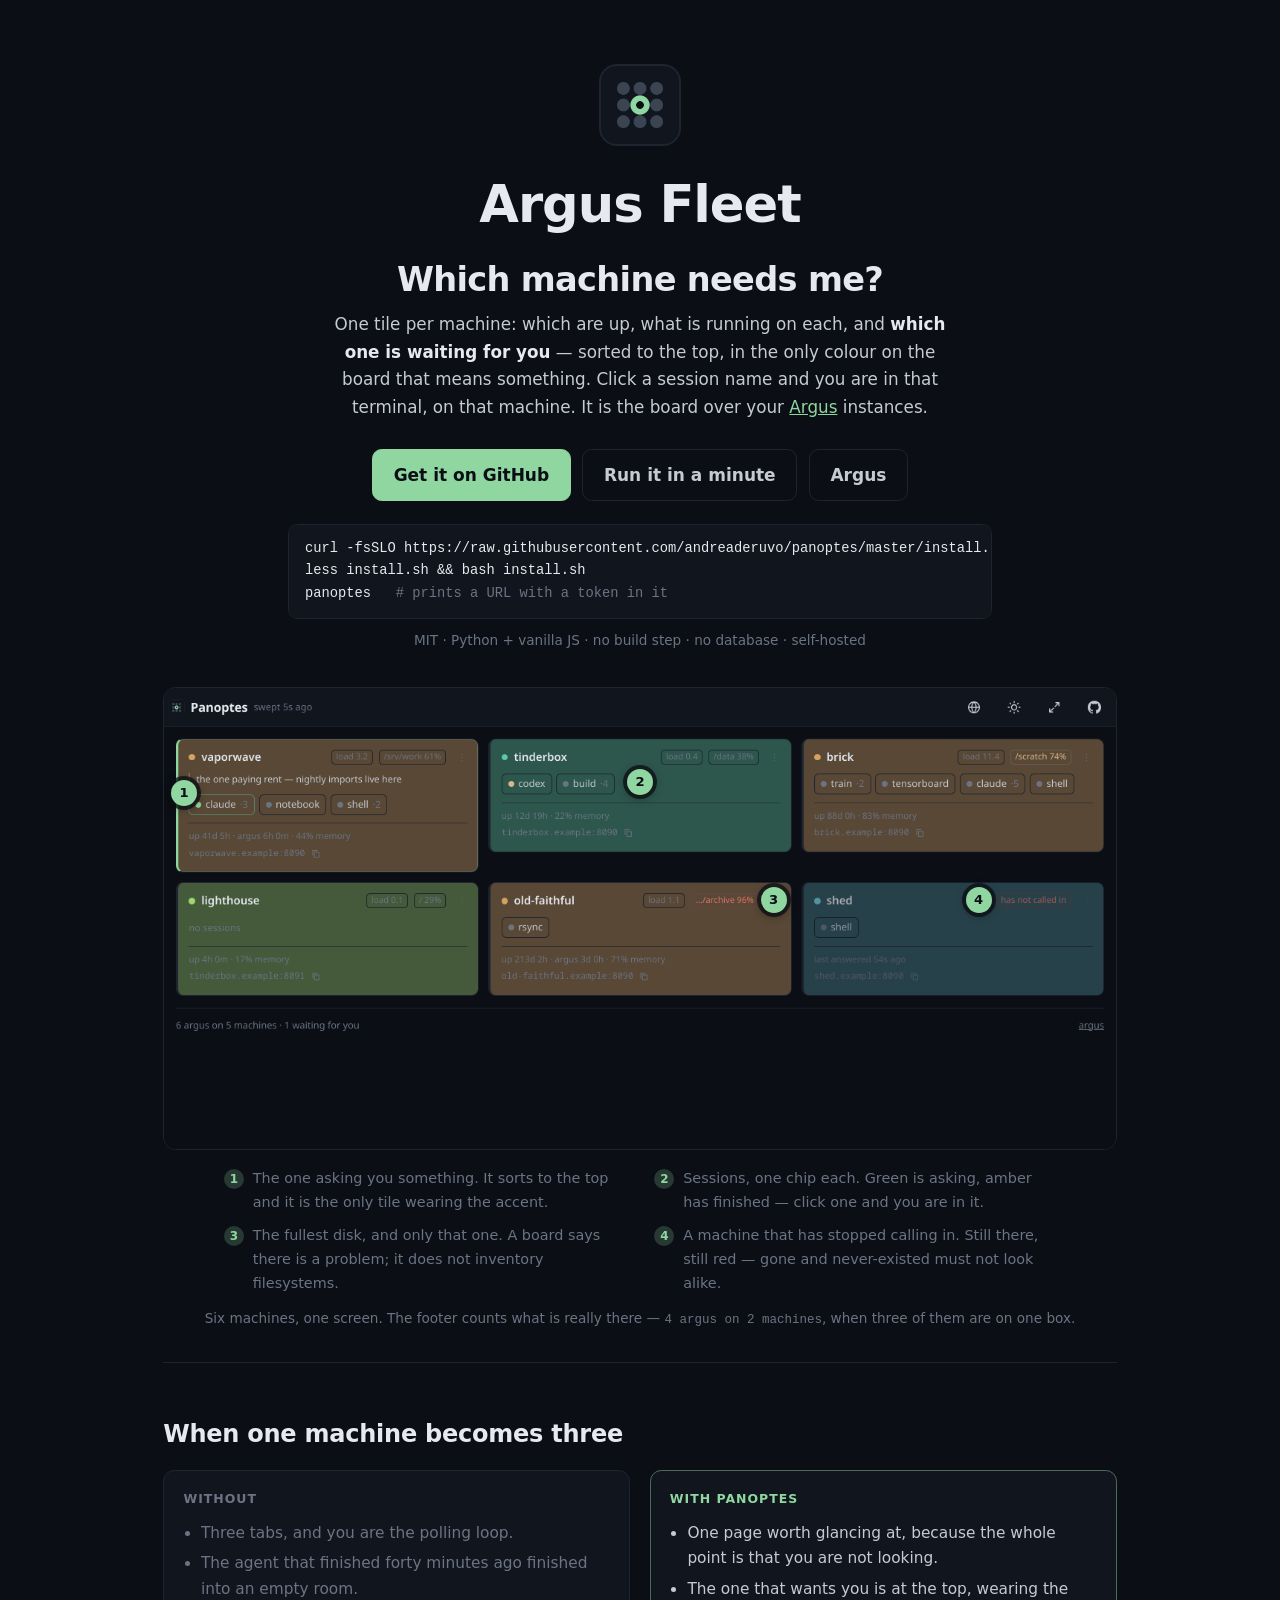
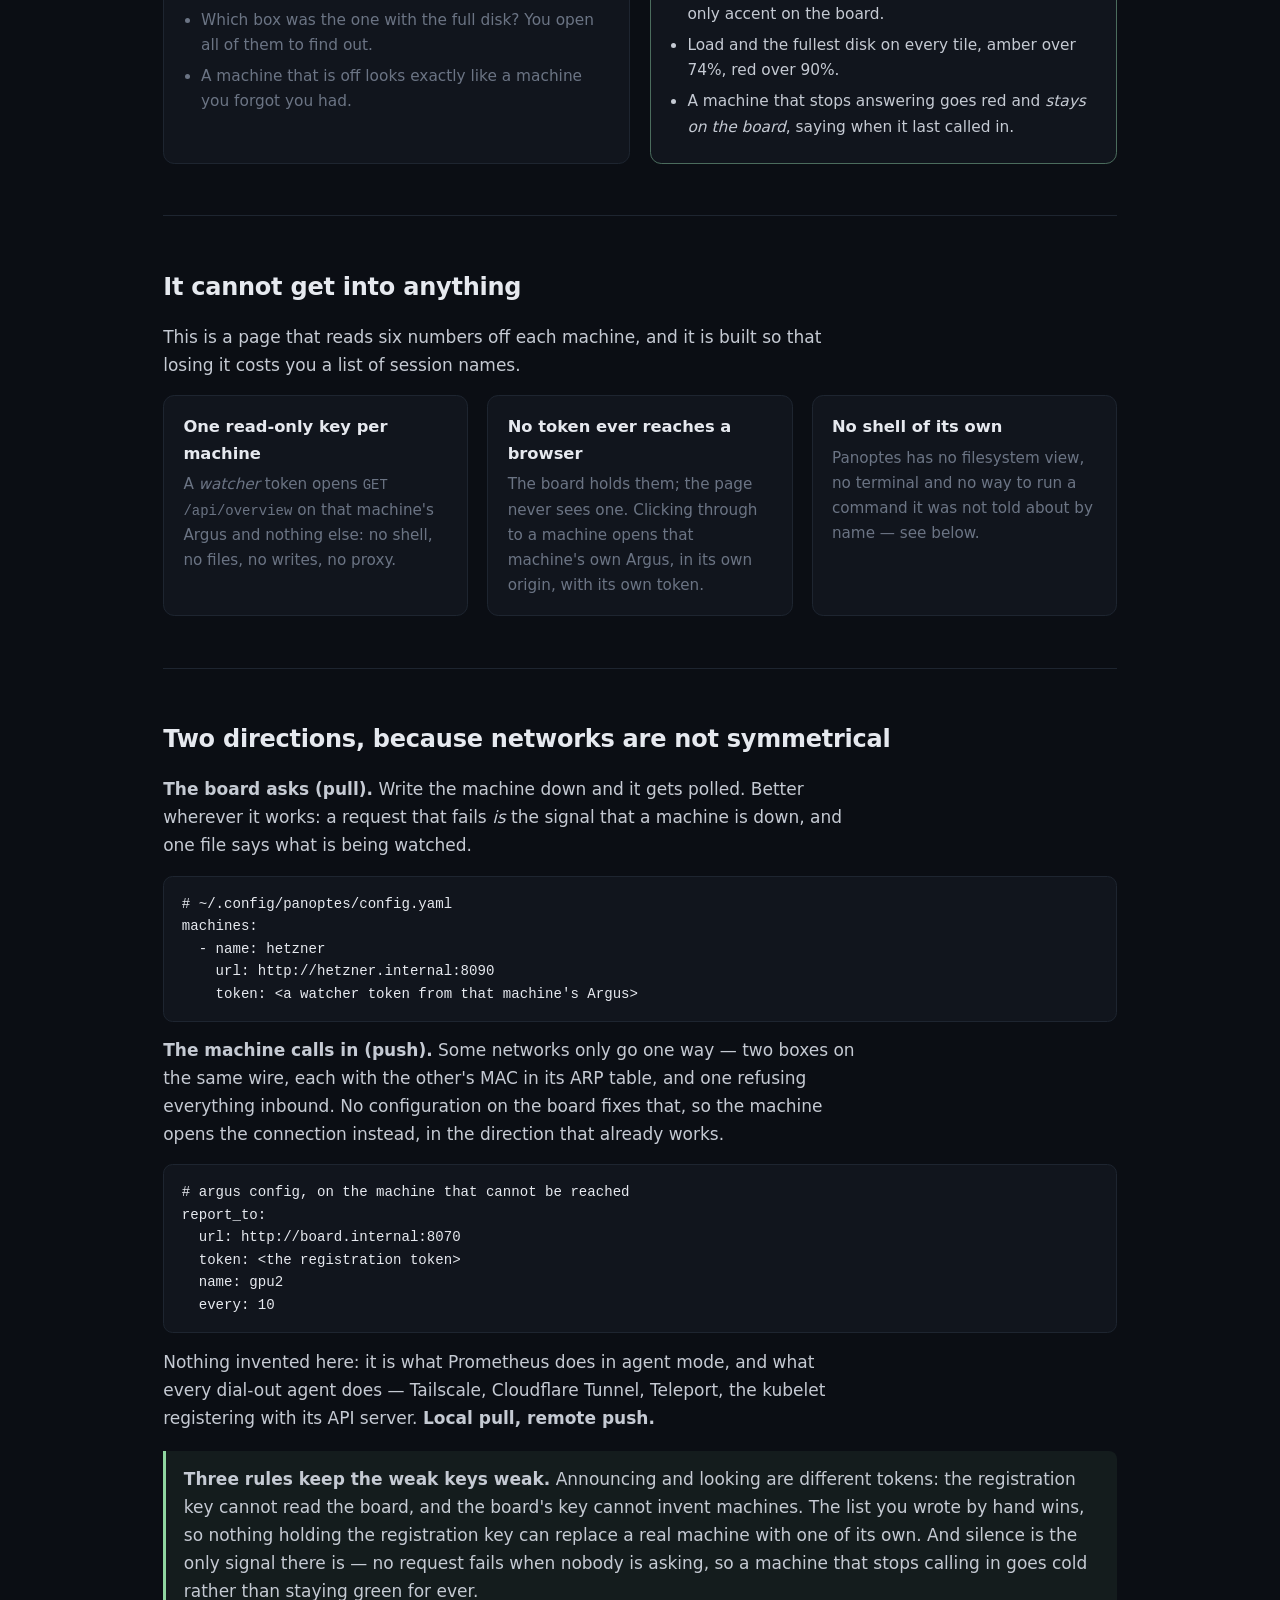
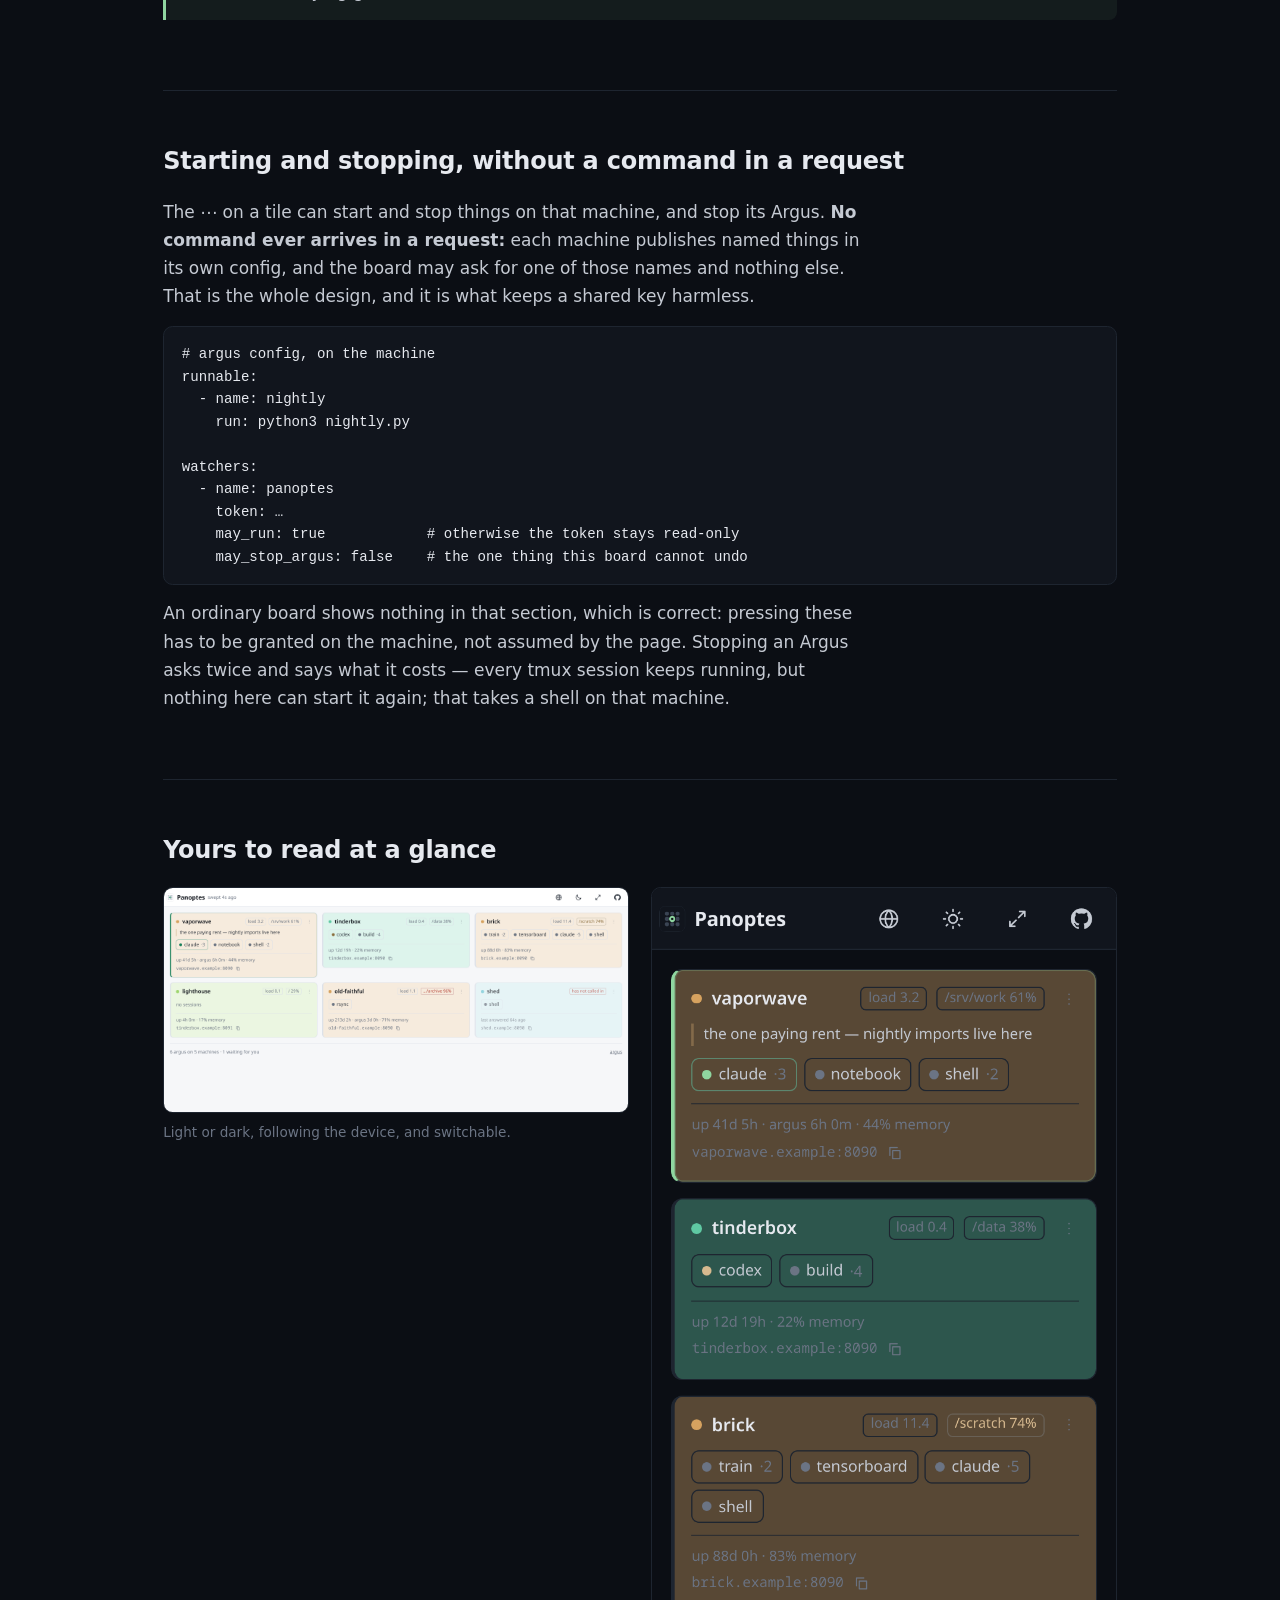
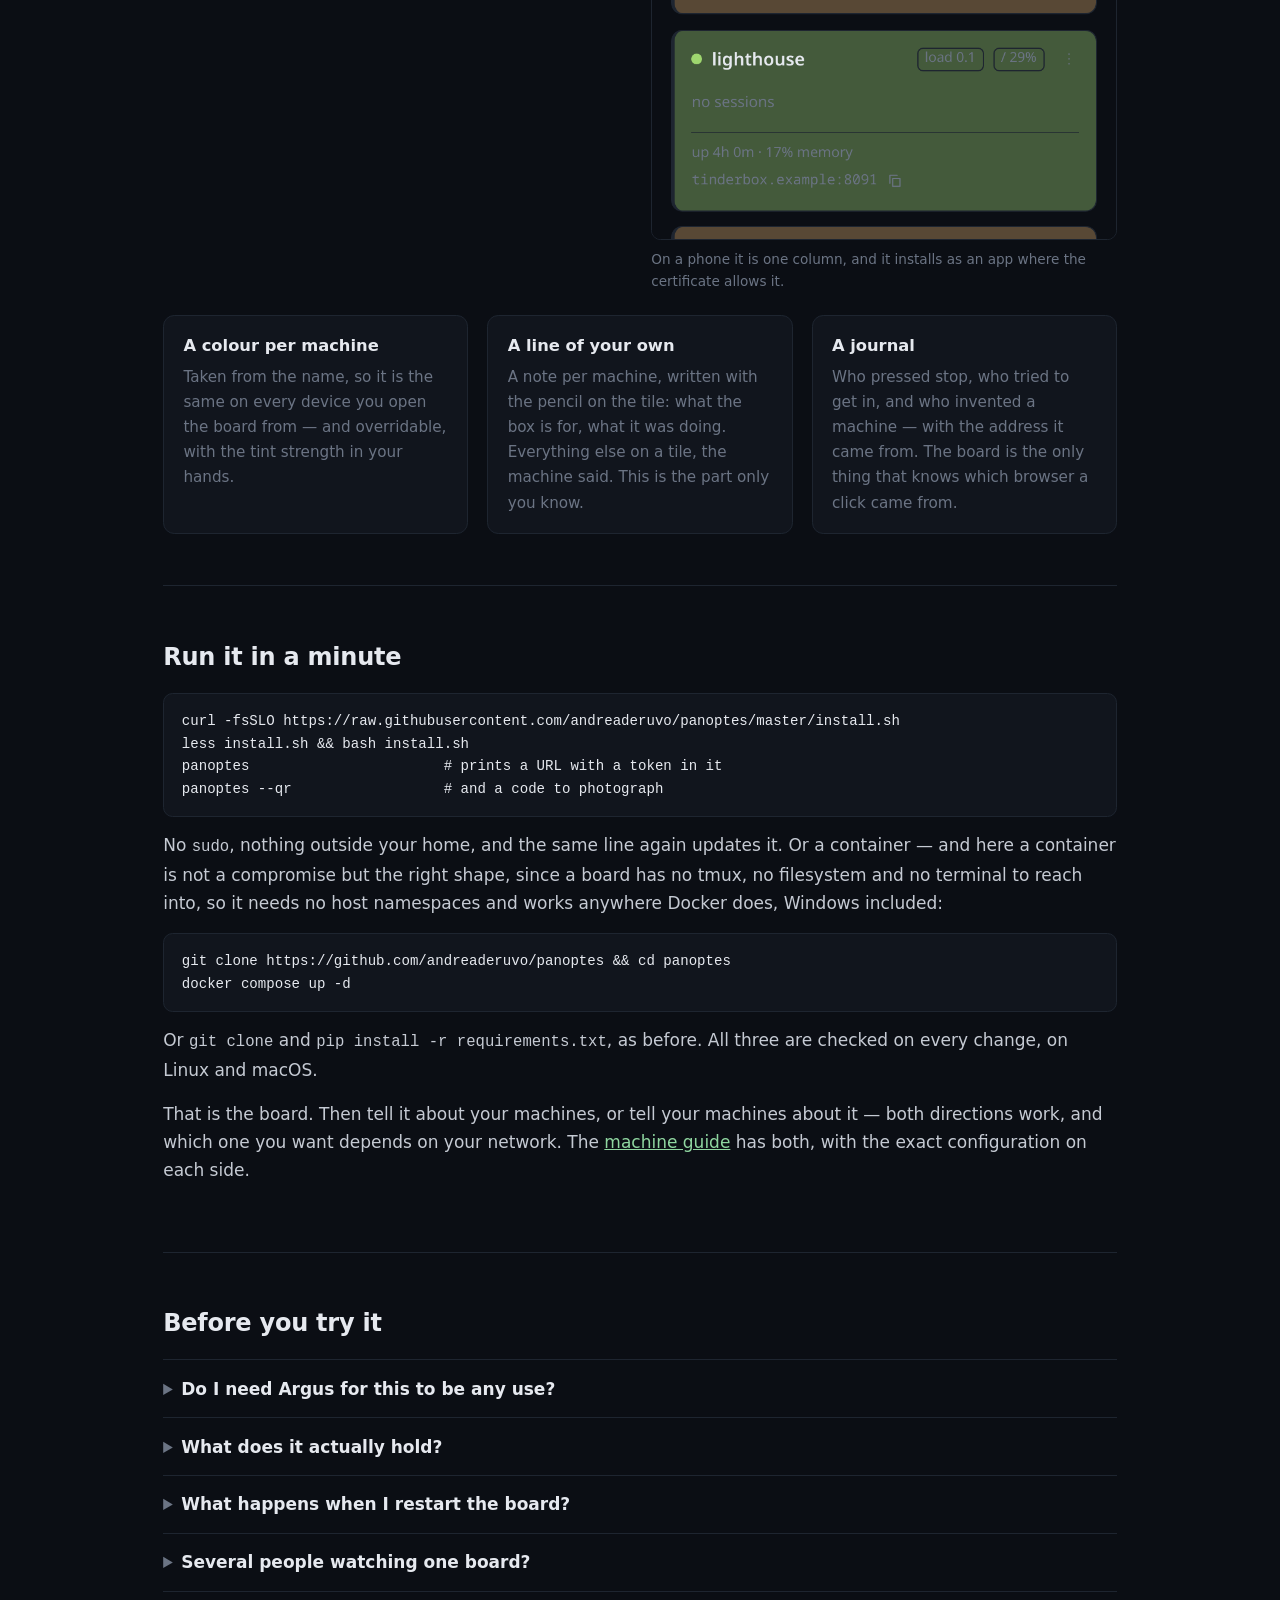
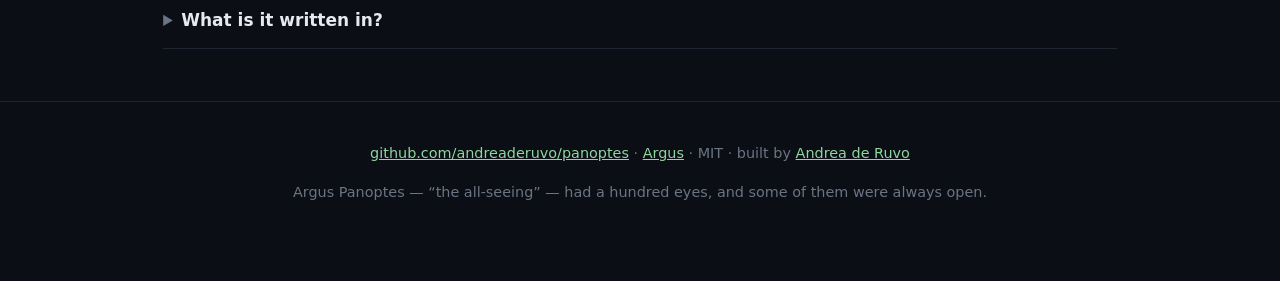
==== commit 2df4bafe: "feat: prepare Argus Fleet 0.1.0" ====
--- a/docs/index.html
+++ b/docs/index.html
@@ -3,22 +3,31 @@
 <head>
 <meta charset="utf-8">
 <meta name="viewport" content="width=device-width, initial-scale=1">
-<title>Panoptes — one page for every machine you run agents on</title>
-<meta name="description" content="One tile per machine: which are up, what is running on each, and which one is waiting for you. A board over your Argus instances. Self-hosted, MIT, no build step.">
+<title>Argus Fleet — which machine running AI agents needs you?</title>
+<meta name="description" content="The optional fleet board for Argus: every machine running your AI agents on one page, ordered by what is working, unhealthy or waiting for you.">
 <link rel="icon" href="img/mark-192.png">
 <link rel="canonical" href="https://andreaderuvo.github.io/panoptes/">
 
-<meta property="og:title" content="Panoptes — which machine needs me?">
-<meta property="og:description" content="One page over every machine you run agents on: which are up, what is running on each, and which one is waiting for you.">
-<meta property="og:image" content="https://andreaderuvo.github.io/panoptes/img/board.png">
+<!-- The rest of what a card and a crawler read. `og:type` and `og:site_name` are what turn a
+     shared link into a named card instead of a bare URL; the alt text is for the people who
+     cannot see the screenshot, in the one place a card has room for it. -->
+<meta property="og:type" content="website">
+<meta property="og:site_name" content="andreaderuvo.github.io">
+<meta property="og:locale" content="en_GB">
+<meta property="og:title" content="Argus Fleet — which machine needs you?">
+<meta property="og:description" content="Every Argus machine running your AI agents on one page, ordered by what is working, unhealthy or waiting for you.">
+<meta property="og:image" content="https://andreaderuvo.github.io/panoptes/img/social-preview.png">
+<meta property="og:image:width" content="1774">
+<meta property="og:image:height" content="887">
 <meta property="og:url" content="https://andreaderuvo.github.io/panoptes/">
+<meta property="og:image:alt" content="The Panoptes board: one tile per machine, showing which are up and which one is waiting for you.">
 <meta name="twitter:card" content="summary_large_image">
 
 <script type="application/ld+json">
 {
   "@context": "https://schema.org",
   "@type": "SoftwareApplication",
-  "name": "Panoptes",
+  "name": "Argus Fleet",
   "applicationCategory": "DeveloperApplication",
   "operatingSystem": "Linux, macOS",
   "description": "One page for every machine you run agents on: which are up, what is running on each, and which one is waiting for you. A board over your Argus instances.",
@@ -27,7 +36,7 @@
   "license": "https://opensource.org/licenses/MIT",
   "author": { "@type": "Person", "name": "Andrea de Ruvo" },
   "offers": { "@type": "Offer", "price": "0", "priceCurrency": "EUR" },
-  "screenshot": "https://andreaderuvo.github.io/panoptes/img/board.png"
+  "screenshot": "https://andreaderuvo.github.io/panoptes/img/social-preview.png"
 }
 </script>
 
@@ -179,7 +188,7 @@
 <div class="wrap">
   <header>
     <img class="mark" src="img/mark.png" alt="">
-    <h1>Panoptes</h1>
+    <h1>Argus Fleet</h1>
     <p class="tagline">Which machine needs me?</p>
     <p class="sub">One tile per machine: which are up, what is running on each, and
       <strong>which one is waiting for you</strong> — sorted to the top, in the only colour
@@ -192,7 +201,8 @@
       <a class="btn ghost" href="https://andreaderuvo.github.io/argus/">Argus</a>
     </div>
 
-    <code class="oneliner">curl -fsSL https://raw.githubusercontent.com/andreaderuvo/panoptes/master/install.sh | bash
+    <code class="oneliner">curl -fsSLO https://raw.githubusercontent.com/andreaderuvo/panoptes/master/install.sh
+less install.sh &amp;&amp; bash install.sh
 panoptes   <span class="said"># prints a URL with a token in it</span></code>
     <p class="badges">MIT · Python + vanilla JS · no build step · no database · self-hosted</p>
 
@@ -353,7 +363,8 @@
 
   <section id="start">
     <h2>Run it in a minute</h2>
-<pre>curl -fsSL https://raw.githubusercontent.com/andreaderuvo/panoptes/master/install.sh | bash
+<pre>curl -fsSLO https://raw.githubusercontent.com/andreaderuvo/panoptes/master/install.sh
+less install.sh &amp;&amp; bash install.sh
 panoptes                       # prints a URL with a token in it
 panoptes --qr                  # and a code to photograph</pre>
     <p>No <code>sudo</code>, nothing outside your home, and the same line again updates it. Or a
@@ -366,7 +377,7 @@
       three are checked on every change, on Linux and macOS.</p>
     <p>That is the board. Then tell it about your machines, or tell your machines about it —
       both directions work, and which one you want depends on your network. The
-      <a href="https://github.com/andreaderuvo/panoptes#how-a-machine-gets-onto-the-board">README</a>
+      <a href="https://github.com/andreaderuvo/panoptes/wiki/Machines-on-the-board">machine guide</a>
       has both, with the exact configuration on each side.</p>
   </section>
 
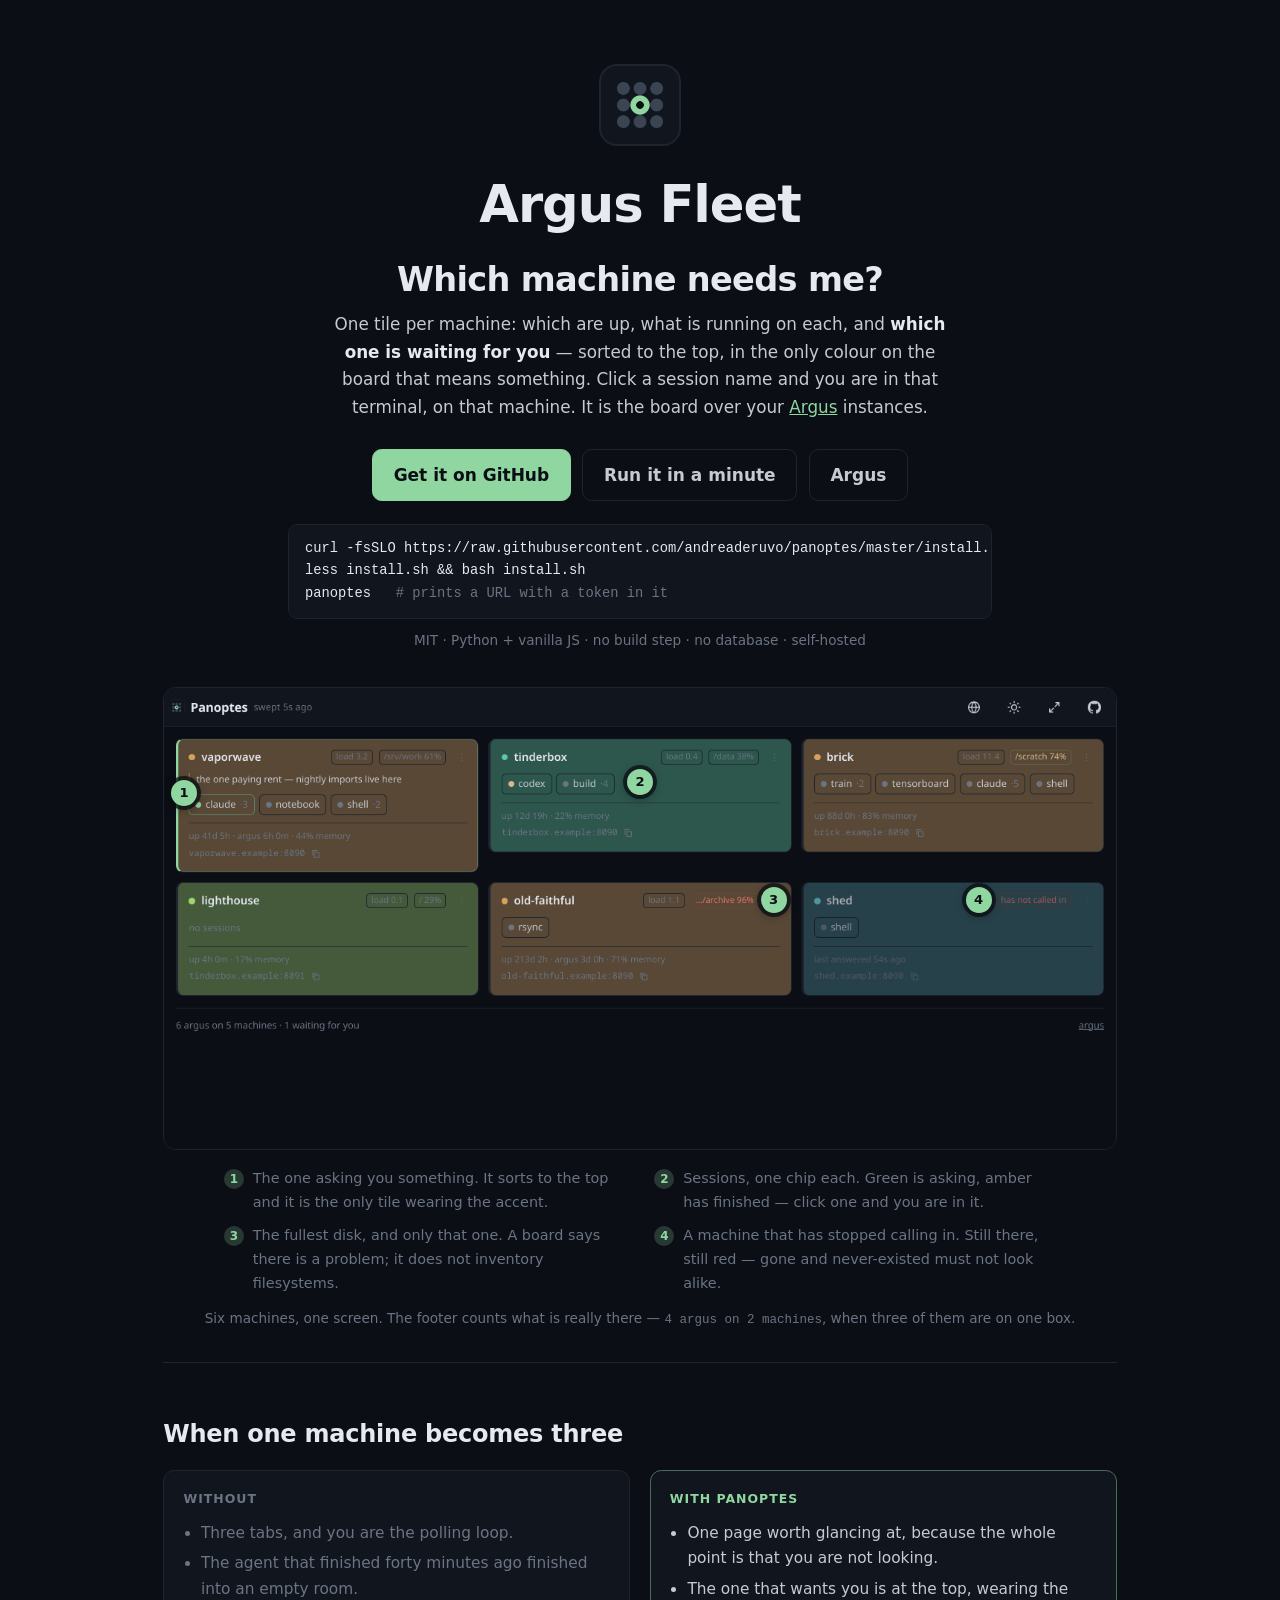
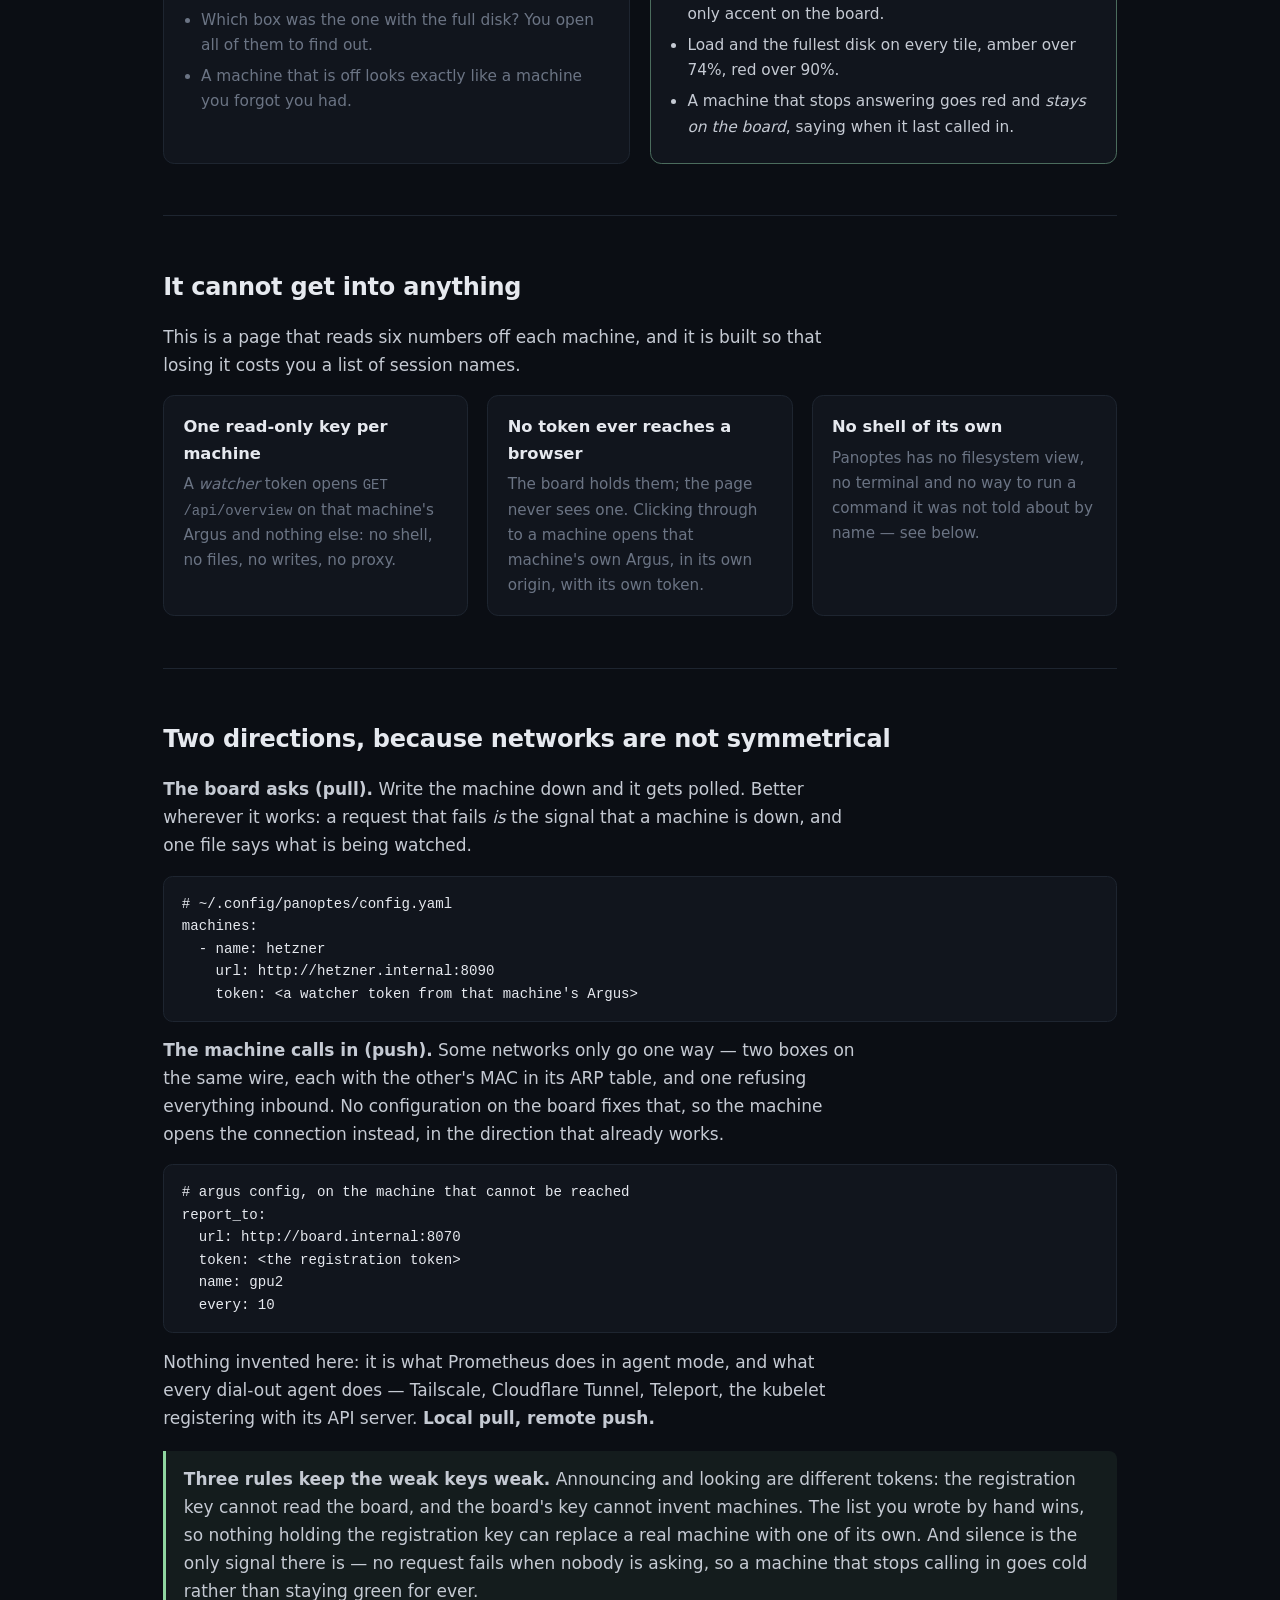
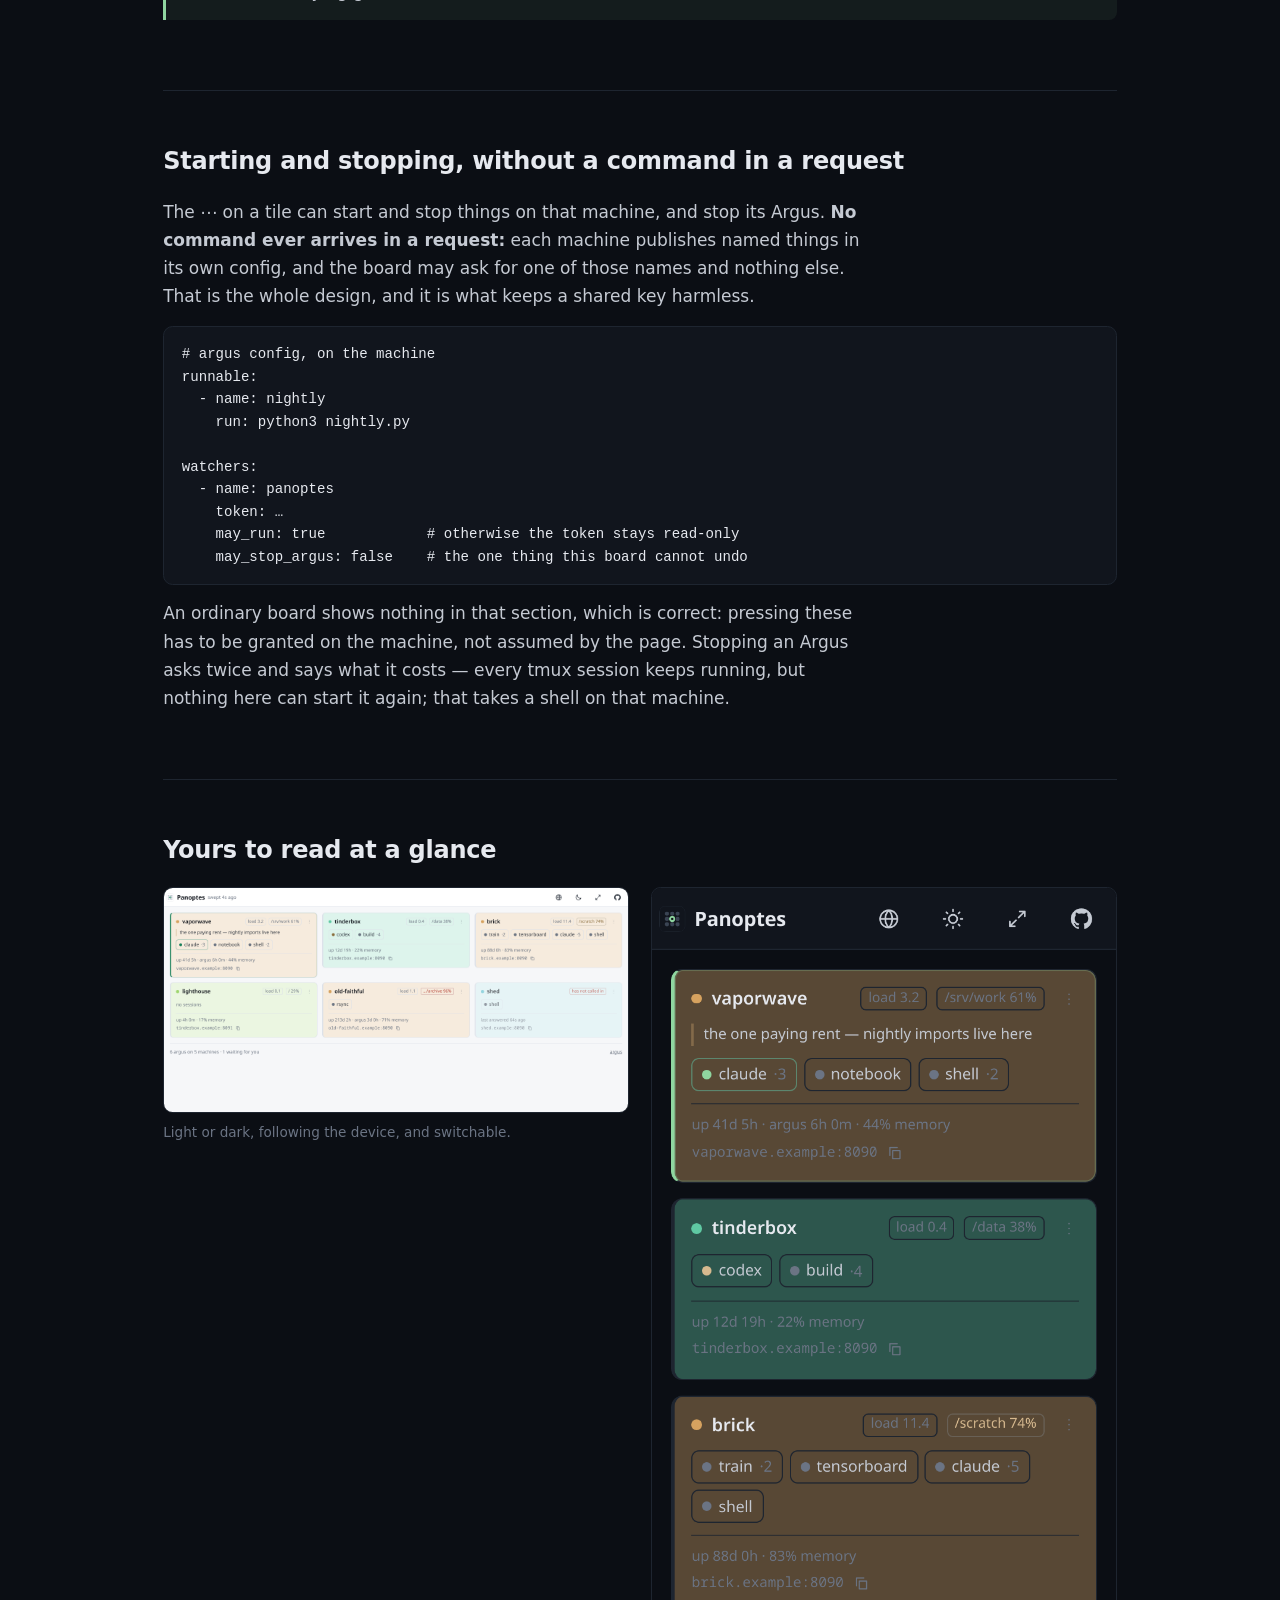
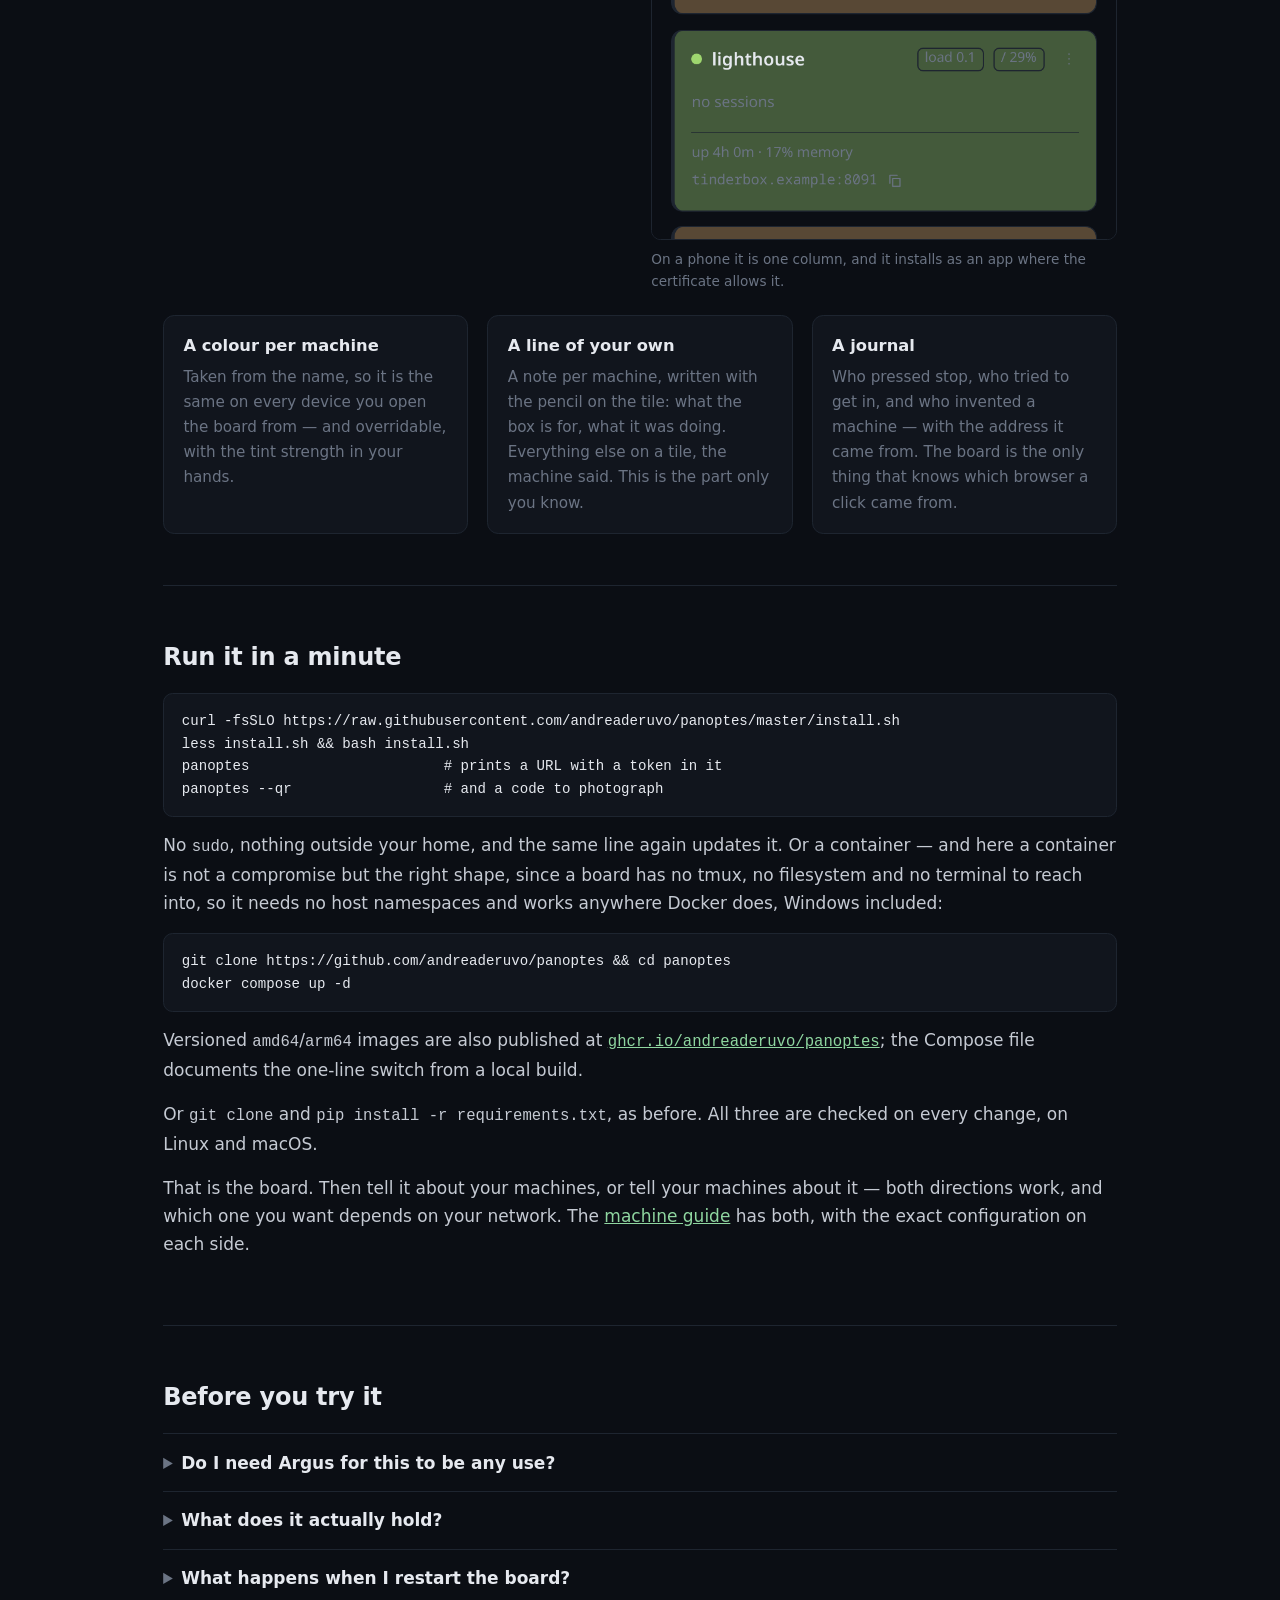
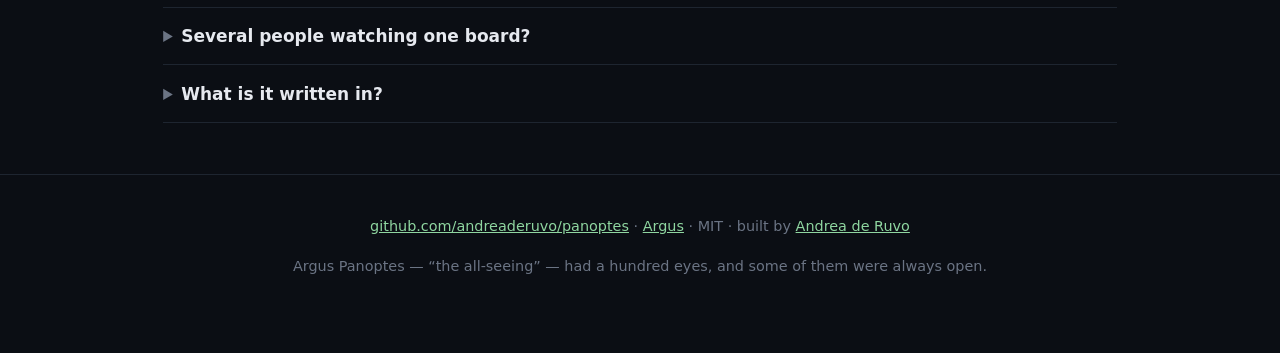
==== commit 8de3ff61: "docs: link public multi-architecture image" ====
--- a/docs/index.html
+++ b/docs/index.html
@@ -373,6 +373,9 @@
       works anywhere Docker does, Windows included:</p>
 <pre>git clone https://github.com/andreaderuvo/panoptes &amp;&amp; cd panoptes
 docker compose up -d</pre>
+    <p>Versioned <code>amd64</code>/<code>arm64</code> images are also published at
+      <a href="https://github.com/andreaderuvo/panoptes/pkgs/container/panoptes"><code>ghcr.io/andreaderuvo/panoptes</code></a>;
+      the Compose file documents the one-line switch from a local build.</p>
     <p>Or <code>git clone</code> and <code>pip install -r requirements.txt</code>, as before. All
       three are checked on every change, on Linux and macOS.</p>
     <p>That is the board. Then tell it about your machines, or tell your machines about it —
